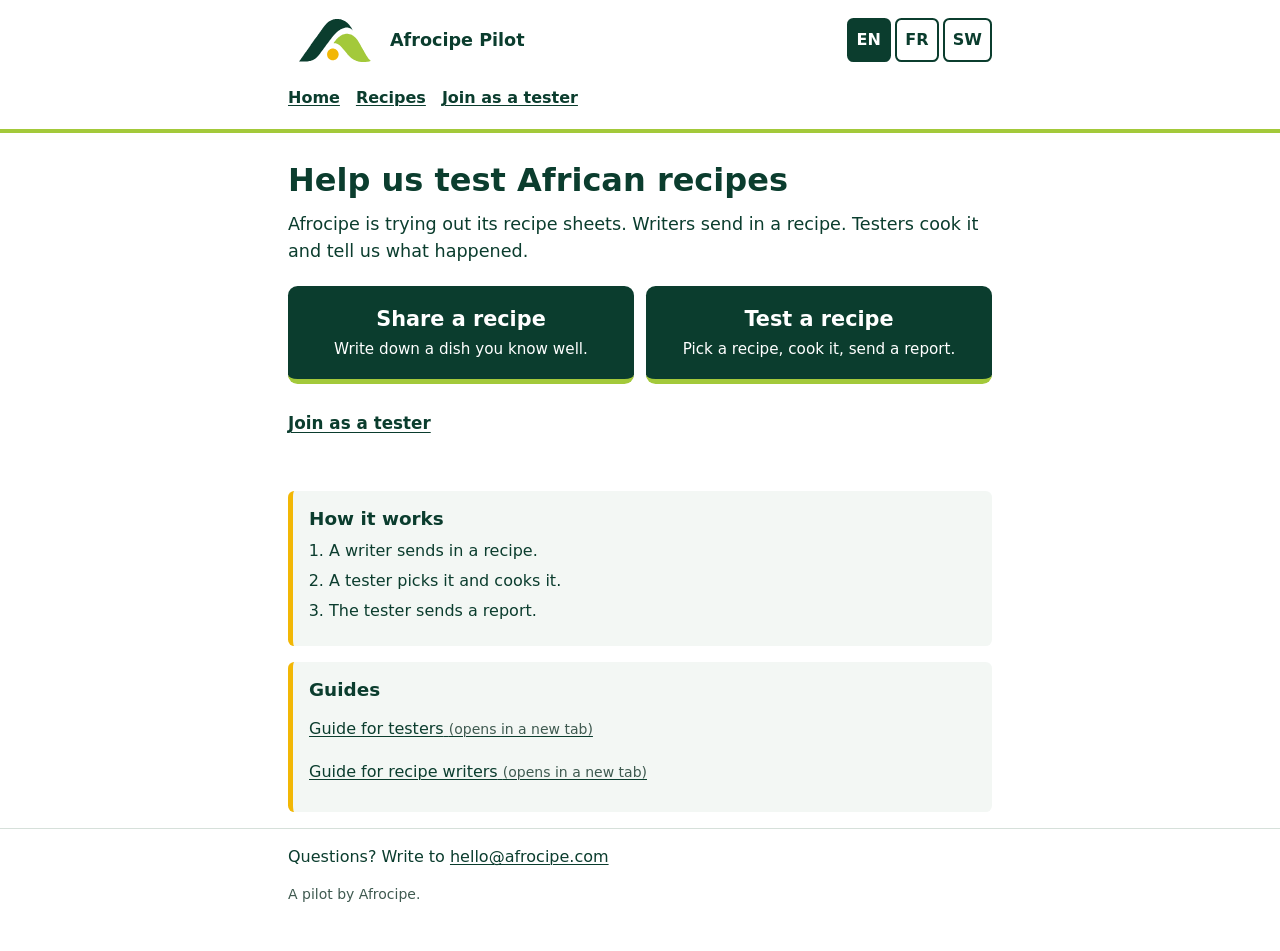
==== site/index.html @ a7bd2b50 "Afrocipe pilot website A static site for pilot.afrocipe.com. A scheduled build reads the pilot's Tal" ====
<!doctype html>
<html lang="en">
<head>
<meta charset="utf-8">
<meta http-equiv="Content-Security-Policy" content="default-src 'self'; connect-src 'self'; img-src 'self' data:; style-src 'self'; script-src 'self'; base-uri 'none'; form-action 'none'">
<meta name="viewport" content="width=device-width, initial-scale=1">
<title>Afrocipe Pilot</title>
<meta name="description" content="Help test African recipes. Share a recipe, or cook one and send a report.">
<link rel="icon" href="assets/AFROCIPE_Glyph_Master_RGB.svg" type="image/svg+xml">
<link rel="stylesheet" href="css/style.css">
</head>
<body>
<a class="skip" href="#main" data-i18n="skip">Skip to content</a>
<header class="site-header no-print">
  <div class="wrap bar">
    <a class="brand" href="index.html">
      <span class="logo"><img src="assets/AFROCIPE_Glyph_Master_RGB.svg" alt="" width="1000" height="593"></span>
      <span class="brand-name" data-i18n="site_name">Afrocipe Pilot</span>
    </a>
    <div id="langswitch" class="langs" role="group"></div>
  </div>
  <nav class="wrap nav" aria-label="Main">
    <a href="index.html" data-i18n="nav_home">Home</a>
    <a href="recipes.html" data-i18n="nav_recipes">Recipes</a>
    <a data-form="signup" href="https://tally.so/r/QoeBd8" data-i18n="link_join">Join as a tester</a>
  </nav>
</header>
<main id="main" class="wrap">
  <section class="hero">
    <h1 data-i18n="home_title">Help us test African recipes</h1>
    <p class="lead" data-i18n="home_lead">Afrocipe is trying out its recipe sheets. Writers send in a recipe. Testers cook it and tell us what happened.</p>
    <div class="actions">
      <a class="btn btn-big" data-form="submit" href="https://tally.so/r/RWdKp4">
        <span class="btn-title" data-i18n="btn_share">Share a recipe</span>
        <span class="btn-sub" data-i18n="btn_share_sub">Write down a dish you know well.</span>
      </a>
      <a class="btn btn-big" href="recipes.html">
        <span class="btn-title" data-i18n="btn_test">Test a recipe</span>
        <span class="btn-sub" data-i18n="btn_test_sub">Pick a recipe, cook it, send a report.</span>
      </a>
    </div>
    <p class="join"><a data-form="signup" href="https://tally.so/r/QoeBd8" data-i18n="link_join">Join as a tester</a></p>
  </section>
  <section class="panel">
    <h2 data-i18n="how_title">How it works</h2>
    <ol class="steps">
      <li data-i18n="how_1">A writer sends in a recipe.</li>
      <li data-i18n="how_2">A tester picks it and cooks it.</li>
      <li data-i18n="how_3">The tester sends a report.</li>
    </ol>
  </section>
  <section class="panel">
    <h2 data-i18n="guides_title">Guides</h2>
    <ul class="plain">
      <li><a data-guide="testers" target="_blank" rel="noopener" href="#"><span data-i18n="guide_testers">Guide for testers</span> <span class="fine" data-i18n="new_tab">(opens in a new tab)</span></a></li>
      <li><a data-guide="writers" target="_blank" rel="noopener" href="#"><span data-i18n="guide_writers">Guide for recipe writers</span> <span class="fine" data-i18n="new_tab">(opens in a new tab)</span></a></li>
    </ul>
  </section>
</main>
<footer class="site-footer no-print">
  <div class="wrap">
    <p><span data-i18n="footer_contact">Questions? Write to</span> <a id="contact" href="mailto:hello@afrocipe.com">hello@afrocipe.com</a></p>
    <p class="fine" data-i18n="footer_note">A pilot by Afrocipe.</p>
  </div>
</footer>
<script src="js/config.js"></script>
<script src="js/i18n.js"></script>
<script src="js/common.js"></script>
</body>
</html>
---- site/css/style.css ----
:root {
  --forest: #0B3D2E;
  --lime: #A3C93A;
  --gold: #F2B705;
  --muted: #3f5a50;
  --line: #d6e0da;
  --tint: #f3f7f4;
}
* { box-sizing: border-box; }
html { -webkit-text-size-adjust: 100%; }
body {
  margin: 0; background: #fff; color: var(--forest);
  font: 1rem/1.55 system-ui, -apple-system, "Segoe UI", Roboto, "Helvetica Neue", Arial, sans-serif;
}
.wrap { width: 100%; max-width: 46rem; margin: 0 auto; padding: 0 1rem; }
h1 { font-size: 1.6rem; line-height: 1.2; margin: 1.25rem 0 .75rem; overflow-wrap: anywhere; }
h2 { font-size: 1.15rem; line-height: 1.3; margin: 0 0 .5rem; overflow-wrap: anywhere; }
p { margin: 0 0 .85rem; overflow-wrap: anywhere; }
a { color: var(--forest); text-decoration-thickness: .08em; text-underline-offset: .15em; }
.fine { font-size: .875rem; color: var(--muted); }
.lead { font-size: 1.1rem; }
.skip { position: absolute; left: -999px; top: 0; background: var(--forest); color: #fff; padding: .6rem 1rem; z-index: 10; }
.skip:focus { left: 0; }

:focus-visible { outline: 3px solid var(--forest); outline-offset: 3px; border-radius: 2px; }
.btn:focus-visible { outline-color: var(--forest); outline-offset: 4px; box-shadow: 0 0 0 3px #fff, 0 0 0 6px var(--gold); }

/* Header: logo with clear space of 25% of the glyph height on every side. */
.site-header { border-bottom: 4px solid var(--lime); }
.bar { display: flex; flex-wrap: wrap; align-items: center; justify-content: space-between; gap: .25rem .75rem; padding-top: .5rem; padding-bottom: .25rem; }
.brand { display: flex; align-items: center; gap: .5rem; text-decoration: none; font-weight: 700; }
.logo { display: block; padding: 11px; }                       /* glyph height 42.7px; 25% = 10.7px */
.logo img { display: block; width: 72px; height: auto; }       /* width only: no stretching */
.brand-name { font-size: 1.1rem; }
.langs { display: flex; gap: .25rem; }
.langs button {
  min-width: 2.75rem; min-height: 2.75rem; padding: 0 .5rem; border: 2px solid var(--forest); background: #fff; color: var(--forest);
  font: inherit; font-weight: 700; border-radius: .4rem; cursor: pointer;
}
.langs button[aria-current] { background: var(--forest); color: #fff; }
.nav { display: flex; flex-wrap: wrap; gap: .25rem 1rem; padding-bottom: .5rem; }
.nav a { padding: .6rem 0; font-weight: 600; min-height: 2.75rem; display: inline-flex; align-items: center; }

main { padding-top: .75rem; padding-bottom: 2rem; }
.hero { padding: .5rem 0 1rem; }
.actions { display: grid; gap: .75rem; margin: 1.25rem 0 1rem; }
.btn {
  display: inline-block; background: var(--forest); color: #fff; text-decoration: none; text-align: center;
  font: inherit; font-weight: 700; padding: .85rem 1.25rem; border: 0; border-radius: .6rem; cursor: pointer; min-height: 2.75rem;
}
.btn:hover { background: #07281e; }
.btn-big { padding: 1.1rem 1.25rem; font-size: 1.15rem; border-bottom: 5px solid var(--lime); }
.btn-title { display: block; font-size: 1.3rem; }
.btn-sub { display: block; font-weight: 400; font-size: .95rem; margin-top: .15rem; }
.join { font-size: 1.05rem; }
.join a { font-weight: 700; display: inline-block; padding: .6rem 0; }
.panel { background: var(--tint); border-left: 5px solid var(--gold); border-radius: .4rem; padding: 1rem; margin: 1rem 0; }
.steps { margin: 0; padding-left: 1.25rem; }
.steps li { margin-bottom: .35rem; }
.plain { list-style: none; margin: 0; padding: 0; }
.plain li { margin-bottom: .25rem; }
.plain a { display: inline-block; padding: .45rem 0; }

.notice { background: #fff; border: 2px solid var(--forest); border-radius: .4rem; padding: .7rem .85rem; font-size: .95rem; }
.cards { list-style: none; margin: 1rem 0 0; padding: 0; display: grid; gap: .75rem; }
.card { border: 1px solid var(--line); border-left: 5px solid var(--lime); border-radius: .5rem; padding: .85rem 1rem; }
.card h2 { margin: 0; font-size: 1.2rem; }
.card-link { text-decoration: none; display: block; }
.card-link:hover h2 { text-decoration: underline; }
.meta { margin: .35rem 0 .15rem; display: flex; flex-wrap: wrap; gap: .5rem; align-items: center; }
.code { font-family: ui-monospace, Menlo, Consolas, monospace; font-weight: 700; letter-spacing: .02em; }
.tag { border: 1px solid var(--forest); border-radius: 1rem; padding: 0 .55rem; font-size: .8rem; }
.count { margin: 0; color: var(--muted); font-weight: 600; }

.sheet { margin-top: 1rem; }
.sheet h1 { margin-top: .25rem; }
.sheet-top { display: flex; flex-wrap: wrap; gap: .5rem; align-items: center; margin: 0; }
.ver { font-weight: 600; }
.also { color: var(--muted); }
.facts { margin: 1rem 0; display: grid; gap: .5rem; border-top: 3px solid var(--lime); padding-top: .75rem; }
.fact { display: grid; grid-template-columns: 7rem 1fr; gap: .5rem; }
.fact dt { font-weight: 700; }
.fact dd { margin: 0; overflow-wrap: anywhere; }
.block { margin: 1.25rem 0; }
.lines { margin: 0; padding-left: 1.4rem; }
.lines li { margin-bottom: .45rem; overflow-wrap: anywhere; }
.report { margin: 1.5rem 0; padding: 1rem; background: var(--tint); border-radius: .5rem; border-left: 5px solid var(--gold); }
.reminder { font-weight: 700; }
.report .btn { display: block; margin-bottom: 1rem; }

.unlock { display: grid; gap: .5rem; max-width: 22rem; }
.unlock input { font: inherit; padding: .7rem; border: 2px solid var(--forest); border-radius: .4rem; min-height: 2.75rem; }
.error { color: #8a1c1c; font-weight: 700; }
.table-wrap { overflow-x: auto; margin-bottom: 1rem; }
table { border-collapse: collapse; min-width: 100%; }
th, td { border: 1px solid var(--line); padding: .4rem .6rem; text-align: left; }
thead th { background: var(--tint); }

.site-footer { border-top: 1px solid var(--line); padding: 1rem 0 2rem; }

@media (min-width: 40rem) {
  h1 { font-size: 2rem; }
  .actions { grid-template-columns: 1fr 1fr; }
}
@media print {
  .no-print { display: none !important; }
  body { color: #000; font-size: 12pt; }
  .wrap { max-width: none; padding: 0; }
  .notice { border-color: #000; }
  a { color: #000; text-decoration: none; }
}
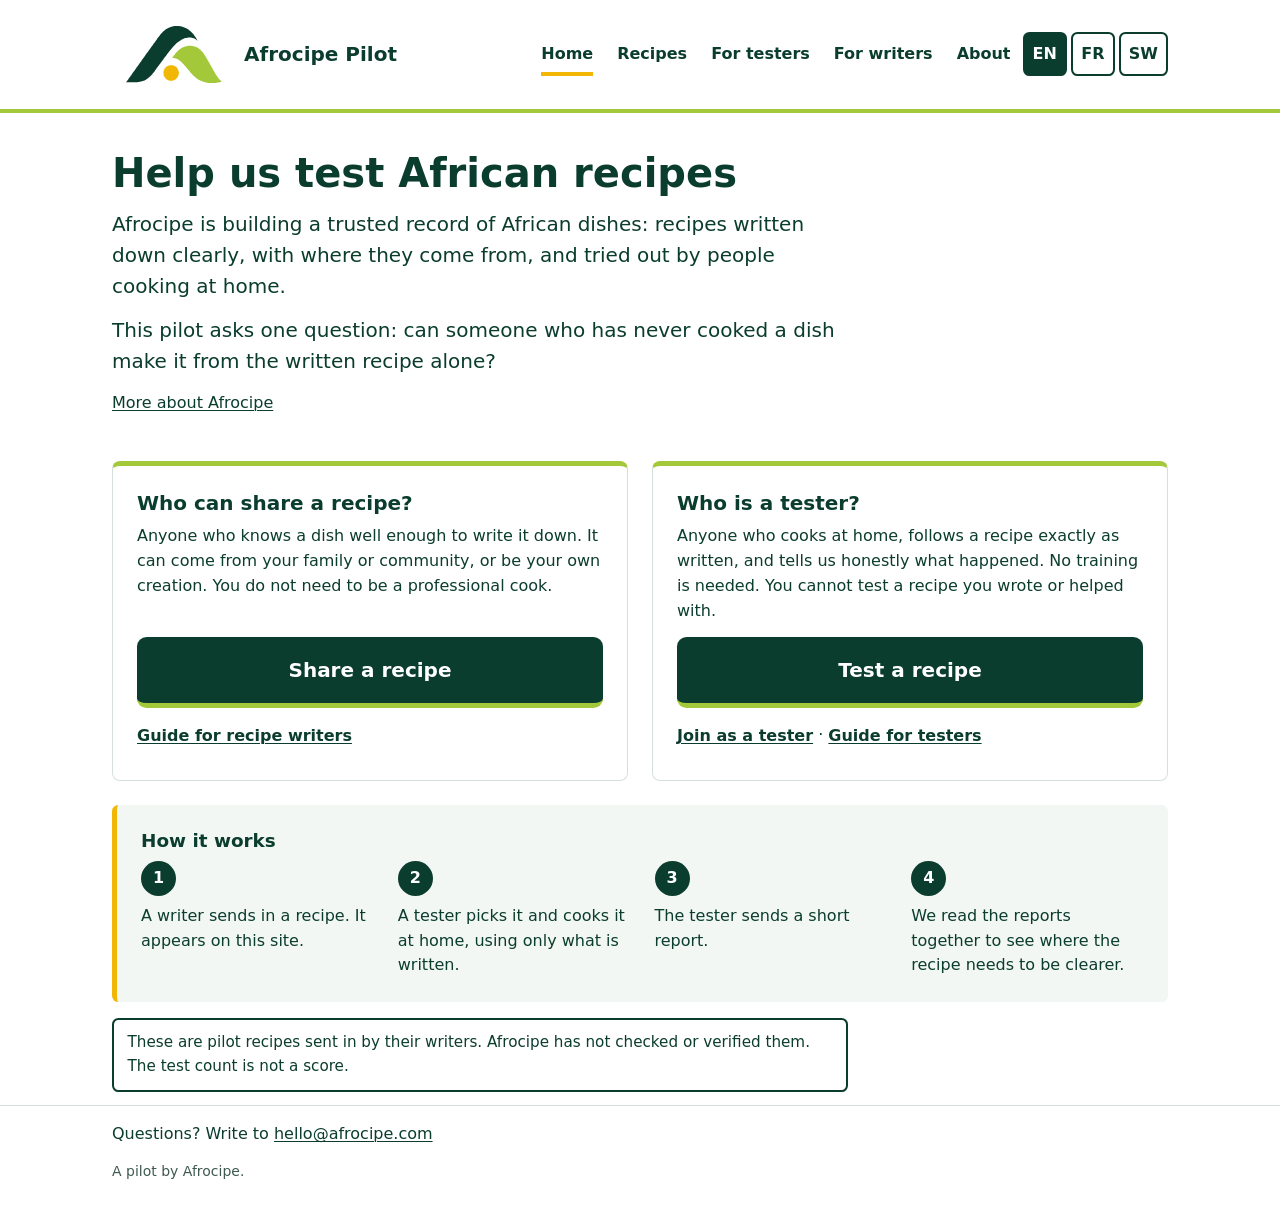
==== commit e4ab88a1: "Introduce the pilot on the home page, bring the guides on site, add About, and lay out for desktop T" ====
--- a/site/index.html
+++ b/site/index.html
@@ -17,45 +17,47 @@
       <span class="logo"><img src="assets/AFROCIPE_Glyph_Master_RGB.svg" alt="" width="1000" height="593"></span>
       <span class="brand-name" data-i18n="site_name">Afrocipe Pilot</span>
     </a>
+    <nav class="nav" aria-label="Main">
+      <a href="index.html" data-i18n="nav_home">Home</a>
+      <a href="recipes.html" data-i18n="nav_recipes">Recipes</a>
+      <a href="guide-testers.html" data-i18n="nav_testers">For testers</a>
+      <a href="guide-writers.html" data-i18n="nav_writers">For writers</a>
+      <a href="about.html" data-i18n="nav_about">About</a>
+    </nav>
     <div id="langswitch" class="langs" role="group"></div>
   </div>
-  <nav class="wrap nav" aria-label="Main">
-    <a href="index.html" data-i18n="nav_home">Home</a>
-    <a href="recipes.html" data-i18n="nav_recipes">Recipes</a>
-    <a data-form="signup" href="https://tally.so/r/QoeBd8" data-i18n="link_join">Join as a tester</a>
-  </nav>
 </header>
 <main id="main" class="wrap">
   <section class="hero">
     <h1 data-i18n="home_title">Help us test African recipes</h1>
-    <p class="lead" data-i18n="home_lead">Afrocipe is trying out its recipe sheets. Writers send in a recipe. Testers cook it and tell us what happened.</p>
-    <div class="actions">
-      <a class="btn btn-big" data-form="submit" href="https://tally.so/r/RWdKp4">
-        <span class="btn-title" data-i18n="btn_share">Share a recipe</span>
-        <span class="btn-sub" data-i18n="btn_share_sub">Write down a dish you know well.</span>
-      </a>
-      <a class="btn btn-big" href="recipes.html">
-        <span class="btn-title" data-i18n="btn_test">Test a recipe</span>
-        <span class="btn-sub" data-i18n="btn_test_sub">Pick a recipe, cook it, send a report.</span>
-      </a>
-    </div>
-    <p class="join"><a data-form="signup" href="https://tally.so/r/QoeBd8" data-i18n="link_join">Join as a tester</a></p>
+    <p class="lead" data-i18n="home_lead">Afrocipe is building a trusted record of African dishes: recipes written down clearly, with where they come from, and tried out by people cooking at home.</p>
+    <p class="lead" data-i18n="home_lead2">This pilot asks one question: can someone who has never cooked a dish make it from the written recipe alone?</p>
+    <p><a href="about.html" data-i18n="home_about_link">More about Afrocipe</a></p>
   </section>
+  <div class="roles">
+    <section class="role">
+      <h2 data-i18n="role_writer_h">Who can share a recipe?</h2>
+      <p data-i18n="role_writer">Anyone who knows a dish well enough to write it down. It can come from your family or community, or be your own creation. You do not need to be a professional cook.</p>
+      <a class="btn btn-big" data-form="submit" href="https://tally.so/r/RWdKp4" data-i18n="btn_share">Share a recipe</a>
+      <p class="more"><a href="guide-writers.html" data-i18n="guide_writers">Guide for recipe writers</a></p>
+    </section>
+    <section class="role">
+      <h2 data-i18n="role_tester_h">Who is a tester?</h2>
+      <p data-i18n="role_tester">Anyone who cooks at home, follows a recipe exactly as written, and tells us honestly what happened. No training is needed. You cannot test a recipe you wrote or helped with.</p>
+      <a class="btn btn-big" href="recipes.html" data-i18n="btn_test">Test a recipe</a>
+      <p class="more"><a data-form="signup" href="https://tally.so/r/QoeBd8" data-i18n="link_join">Join as a tester</a> <span aria-hidden="true">·</span> <a href="guide-testers.html" data-i18n="guide_testers">Guide for testers</a></p>
+    </section>
+  </div>
   <section class="panel">
     <h2 data-i18n="how_title">How it works</h2>
     <ol class="steps">
-      <li data-i18n="how_1">A writer sends in a recipe.</li>
-      <li data-i18n="how_2">A tester picks it and cooks it.</li>
-      <li data-i18n="how_3">The tester sends a report.</li>
+      <li data-i18n="how_1">A writer sends in a recipe. It appears on this site.</li>
+      <li data-i18n="how_2">A tester picks it and cooks it at home, using only what is written.</li>
+      <li data-i18n="how_3">The tester sends a short report.</li>
+      <li data-i18n="how_4">We read the reports together to see where the recipe needs to be clearer.</li>
     </ol>
   </section>
-  <section class="panel">
-    <h2 data-i18n="guides_title">Guides</h2>
-    <ul class="plain">
-      <li><a data-guide="testers" target="_blank" rel="noopener" href="#"><span data-i18n="guide_testers">Guide for testers</span> <span class="fine" data-i18n="new_tab">(opens in a new tab)</span></a></li>
-      <li><a data-guide="writers" target="_blank" rel="noopener" href="#"><span data-i18n="guide_writers">Guide for recipe writers</span> <span class="fine" data-i18n="new_tab">(opens in a new tab)</span></a></li>
-    </ul>
-  </section>
+  <p class="notice" data-i18n="notice" role="note"></p>
 </main>
 <footer class="site-footer no-print">
   <div class="wrap">
--- a/site/css/style.css
+++ b/site/css/style.css
@@ -12,7 +12,9 @@
   margin: 0; background: #fff; color: var(--forest);
   font: 1rem/1.55 system-ui, -apple-system, "Segoe UI", Roboto, "Helvetica Neue", Arial, sans-serif;
 }
-.wrap { width: 100%; max-width: 46rem; margin: 0 auto; padding: 0 1rem; }
+.wrap { width: 100%; max-width: 70rem; margin: 0 auto; padding: 0 1rem; }
+/* Reading width: long lines are hard to read on a wide screen. */
+.prose, .hero, .narrow { max-width: 46rem; }
 h1 { font-size: 1.6rem; line-height: 1.2; margin: 1.25rem 0 .75rem; overflow-wrap: anywhere; }
 h2 { font-size: 1.15rem; line-height: 1.3; margin: 0 0 .5rem; overflow-wrap: anywhere; }
 p { margin: 0 0 .85rem; overflow-wrap: anywhere; }
@@ -38,28 +40,43 @@
   font: inherit; font-weight: 700; border-radius: .4rem; cursor: pointer;
 }
 .langs button[aria-current] { background: var(--forest); color: #fff; }
-.nav { display: flex; flex-wrap: wrap; gap: .25rem 1rem; padding-bottom: .5rem; }
-.nav a { padding: .6rem 0; font-weight: 600; min-height: 2.75rem; display: inline-flex; align-items: center; }
+.nav { display: flex; flex-wrap: wrap; gap: 0 1rem; order: 3; flex-basis: 100%; padding-bottom: .25rem; }
+.nav a { padding: .6rem 0; font-weight: 600; min-height: 2.75rem; display: inline-flex; align-items: center; text-decoration: none; }
+.nav a:hover { text-decoration: underline; }
+.nav a[aria-current] { box-shadow: inset 0 -4px 0 var(--gold); }
 
 main { padding-top: .75rem; padding-bottom: 2rem; }
 .hero { padding: .5rem 0 1rem; }
-.actions { display: grid; gap: .75rem; margin: 1.25rem 0 1rem; }
 .btn {
   display: inline-block; background: var(--forest); color: #fff; text-decoration: none; text-align: center;
   font: inherit; font-weight: 700; padding: .85rem 1.25rem; border: 0; border-radius: .6rem; cursor: pointer; min-height: 2.75rem;
 }
 .btn:hover { background: #07281e; }
-.btn-big { padding: 1.1rem 1.25rem; font-size: 1.15rem; border-bottom: 5px solid var(--lime); }
-.btn-title { display: block; font-size: 1.3rem; }
-.btn-sub { display: block; font-weight: 400; font-size: .95rem; margin-top: .15rem; }
-.join { font-size: 1.05rem; }
-.join a { font-weight: 700; display: inline-block; padding: .6rem 0; }
+.btn-big { display: block; padding: 1.1rem 1.25rem; font-size: 1.25rem; border-bottom: 5px solid var(--lime); }
+.btn-quiet { background: #fff; color: var(--forest); border: 2px solid var(--forest); }
+.btn-quiet:hover { background: var(--tint); }
+.roles { display: grid; gap: 1rem; margin: .5rem 0 1.5rem; }
+.role { display: flex; flex-direction: column; border: 1px solid var(--line); border-top: 5px solid var(--lime); border-radius: .5rem; padding: 1rem; }
+.role h2 { font-size: 1.25rem; }
+.role .btn { margin-top: auto; }
+.more { margin: .5rem 0 0; }
+.more a { font-weight: 700; display: inline-block; padding: .45rem 0; }
 .panel { background: var(--tint); border-left: 5px solid var(--gold); border-radius: .4rem; padding: 1rem; margin: 1rem 0; }
 .steps { margin: 0; padding-left: 1.25rem; }
 .steps li { margin-bottom: .35rem; }
-.plain { list-style: none; margin: 0; padding: 0; }
-.plain li { margin-bottom: .25rem; }
-.plain a { display: inline-block; padding: .45rem 0; }
+
+/* Content pages (guides, about). One block per language; only the page language shows. */
+html[lang="en"] [data-lang]:not([data-lang="en"]),
+html[lang="fr"] [data-lang]:not([data-lang="fr"]),
+html[lang="sw"] [data-lang]:not([data-lang="sw"]) { display: none; }
+.prose h2 { font-size: 1.3rem; margin: 2rem 0 .6rem; padding-top: .9rem; border-top: 3px solid var(--lime); }
+.prose ul, .prose ol { margin: 0 0 1rem; padding-left: 1.4rem; }
+.prose li { margin-bottom: .5rem; overflow-wrap: anywhere; }
+.prose .checks { list-style: none; padding-left: 0; }
+.prose .checks li { position: relative; padding-left: 2rem; }
+.prose .checks li::before { content: ""; position: absolute; left: 0; top: .2rem; width: 1.1rem; height: 1.1rem; border: 2px solid var(--forest); border-radius: .2rem; }
+.tools { margin: .5rem 0 0; }
+.placeholder { border: 2px dashed var(--muted); border-radius: .4rem; padding: .7rem .85rem; color: var(--muted); font-style: italic; }
 
 .notice { background: #fff; border: 2px solid var(--forest); border-radius: .4rem; padding: .7rem .85rem; font-size: .95rem; }
 .cards { list-style: none; margin: 1rem 0 0; padding: 0; display: grid; gap: .75rem; }
@@ -93,14 +110,51 @@
 .error { color: #8a1c1c; font-weight: 700; }
 .table-wrap { overflow-x: auto; margin-bottom: 1rem; }
 table { border-collapse: collapse; min-width: 100%; }
-th, td { border: 1px solid var(--line); padding: .4rem .6rem; text-align: left; }
+th, td { border: 1px solid var(--line); padding: .5rem .7rem; text-align: left; vertical-align: top; overflow-wrap: anywhere; }
 thead th { background: var(--tint); }
 
 .site-footer { border-top: 1px solid var(--line); padding: 1rem 0 2rem; }
 
+/* Narrow screens: a table becomes one card per row, each cell under its column name. */
+@media (max-width: 39.99rem) {
+  .stack thead { position: absolute; left: -999px; }
+  .stack, .stack tbody, .stack tr, .stack td { display: block; }
+  .stack tr { border: 1px solid var(--line); border-left: 5px solid var(--lime); border-radius: .4rem; margin-bottom: .75rem; padding: .35rem .75rem; }
+  .stack td { border: 0; padding: .3rem 0; }
+  .stack td::before { content: attr(data-label); display: block; font-size: .8rem; font-weight: 700; color: var(--muted); }
+}
+
 @media (min-width: 40rem) {
   h1 { font-size: 2rem; }
-  .actions { grid-template-columns: 1fr 1fr; }
+  .roles { grid-template-columns: 1fr 1fr; }
+  .cards { grid-template-columns: repeat(auto-fill, minmax(17rem, 1fr)); }
+}
+/* Desktop: one header row, wider gutters, columns where they help. */
+@media (min-width: 60rem) {
+  .wrap { padding: 0 2rem; }
+  .bar { flex-wrap: nowrap; padding-top: .75rem; padding-bottom: .75rem; }
+  .logo img { width: 96px; }
+  .logo { padding: 14px; }
+  .brand-name { font-size: 1.25rem; }
+  .nav { order: 0; flex-basis: auto; margin-left: auto; gap: 0 1.5rem; padding-bottom: 0; }
+  main { padding-top: 1.5rem; padding-bottom: 4rem; }
+  h1 { font-size: 2.5rem; }
+  .hero { padding: 1rem 0 1.5rem; }
+  .lead { font-size: 1.25rem; }
+  .roles { gap: 1.5rem; }
+  .role { padding: 1.5rem; }
+  .panel { padding: 1.5rem; }
+  .steps { list-style: none; padding: 0; display: grid; grid-template-columns: repeat(4, 1fr); gap: 1.5rem; counter-reset: step; }
+  .steps li { counter-increment: step; margin: 0; }
+  .steps li::before { content: counter(step); display: flex; align-items: center; justify-content: center; width: 2.2rem; height: 2.2rem; margin-bottom: .5rem; border-radius: 50%; background: var(--forest); color: #fff; font-weight: 700; }
+  .notice { max-width: 46rem; }
+  .facts { grid-template-columns: repeat(3, 1fr); gap: 1.5rem; }
+  .fact { grid-template-columns: 1fr; gap: .15rem; }
+  .sheet-cols { display: grid; grid-template-columns: minmax(16rem, 22rem) 1fr; column-gap: 3rem; }
+  .sheet-cols > * { grid-column: 1 / -1; }
+  .sheet-cols > .block-ingredients { grid-column: 1; grid-row: span 3; align-self: start; background: var(--tint); border-radius: .5rem; padding: 1rem 1.25rem; }
+  .sheet-cols > .block-method, .sheet-cols > .block-signs, .sheet-cols > .block-finished { grid-column: 2; }
+  .report { max-width: 46rem; }
 }
 @media print {
   .no-print { display: none !important; }
@@ -108,4 +162,7 @@
   .wrap { max-width: none; padding: 0; }
   .notice { border-color: #000; }
   a { color: #000; text-decoration: none; }
+  .prose { max-width: none; }
+  .prose h2 { break-after: avoid; }
+  .stack tr, .prose li { break-inside: avoid; }
 }
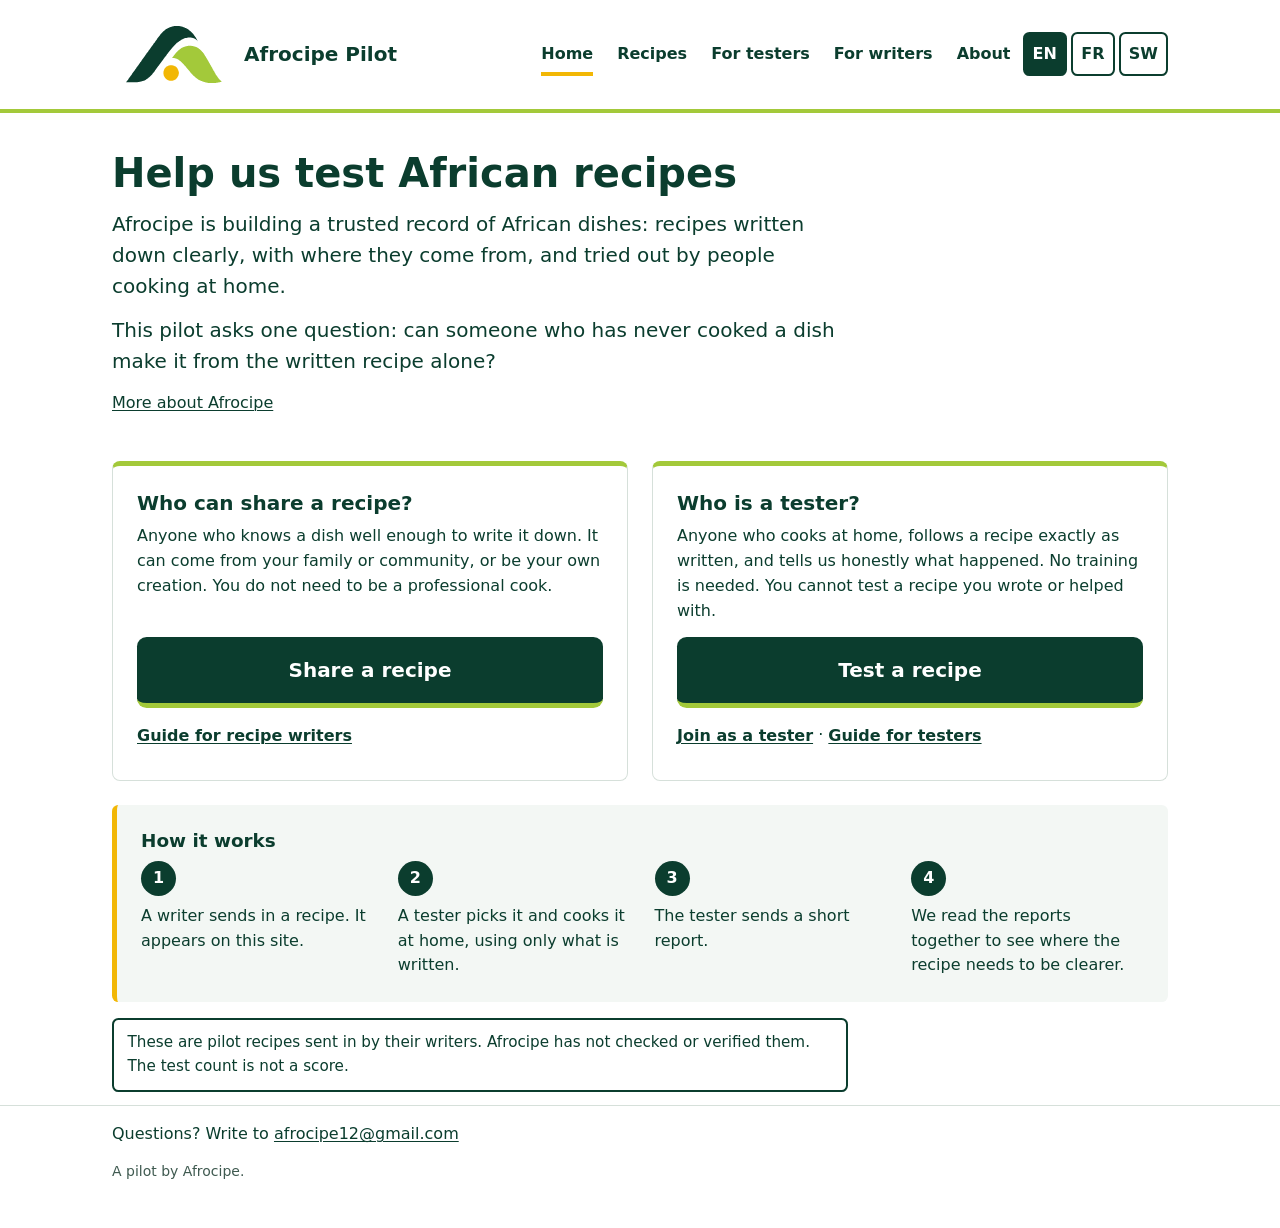
==== commit 593637fe: "Contact email is afrocipe12@gmail.com Co-Authored-By: Claude Fable 5.2 <noreply@anthropic.com> Claud" ====
--- a/site/index.html
+++ b/site/index.html
@@ -61,7 +61,7 @@
 </main>
 <footer class="site-footer no-print">
   <div class="wrap">
-    <p><span data-i18n="footer_contact">Questions? Write to</span> <a id="contact" href="mailto:hello@afrocipe.com">hello@afrocipe.com</a></p>
+    <p><span data-i18n="footer_contact">Questions? Write to</span> <a id="contact" href="mailto:afrocipe12@gmail.com">afrocipe12@gmail.com</a></p>
     <p class="fine" data-i18n="footer_note">A pilot by Afrocipe.</p>
   </div>
 </footer>
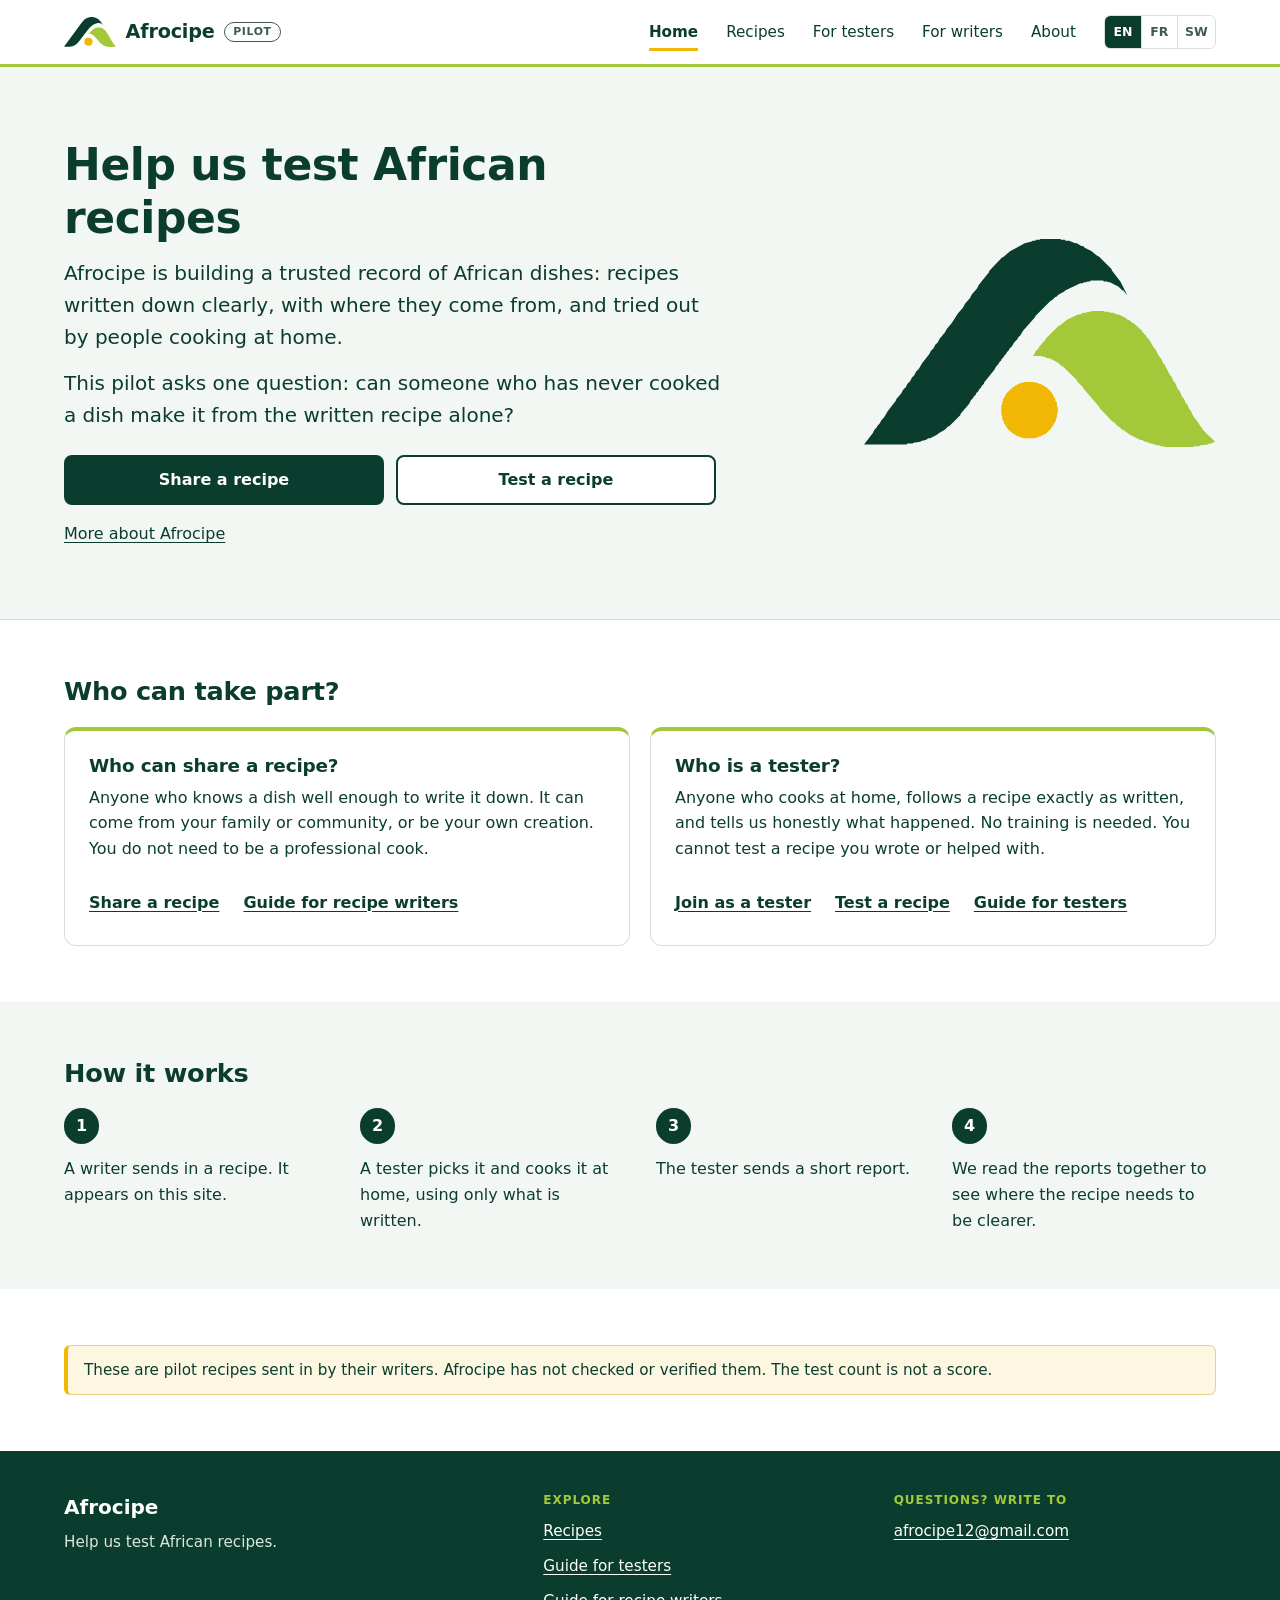
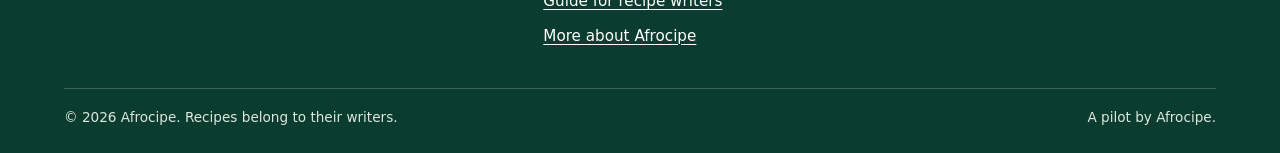
==== commit 124439f8: "Redesign: one container for every band, sticky footer with copyright, compact header Header, title b" ====
--- a/site/index.html
+++ b/site/index.html
@@ -6,63 +6,104 @@
 <meta name="viewport" content="width=device-width, initial-scale=1">
 <title>Afrocipe Pilot</title>
 <meta name="description" content="Help test African recipes. Share a recipe, or cook one and send a report.">
+<meta name="theme-color" content="#0B3D2E">
 <link rel="icon" href="assets/AFROCIPE_Glyph_Master_RGB.svg" type="image/svg+xml">
 <link rel="stylesheet" href="css/style.css">
+<script src="js/early.js"></script>
 </head>
 <body>
 <a class="skip" href="#main" data-i18n="skip">Skip to content</a>
 <header class="site-header no-print">
   <div class="wrap bar">
     <a class="brand" href="index.html">
-      <span class="logo"><img src="assets/AFROCIPE_Glyph_Master_RGB.svg" alt="" width="1000" height="593"></span>
-      <span class="brand-name" data-i18n="site_name">Afrocipe Pilot</span>
+      <img class="logo" src="assets/AFROCIPE_Glyph_Master_RGB.svg" alt="" width="1000" height="593">
+      <span class="brand-name">Afrocipe</span>
+      <span class="brand-tag" data-i18n="brand_tag">Pilot</span>
     </a>
-    <nav class="nav" aria-label="Main">
-      <a href="index.html" data-i18n="nav_home">Home</a>
-      <a href="recipes.html" data-i18n="nav_recipes">Recipes</a>
-      <a href="guide-testers.html" data-i18n="nav_testers">For testers</a>
-      <a href="guide-writers.html" data-i18n="nav_writers">For writers</a>
-      <a href="about.html" data-i18n="nav_about">About</a>
+    <div id="langswitch" class="langs" role="group"></div>
+    <button type="button" id="menu-toggle" class="menu-toggle" aria-controls="site-nav" aria-expanded="false"><span class="menu-icon" aria-hidden="true"></span><span class="menu-label" data-i18n="menu">Menu</span></button>
+    <nav id="site-nav" class="nav" aria-label="Main">
+      <ul>
+        <li><a href="index.html" data-i18n="nav_home">Home</a></li>
+        <li><a href="recipes.html" data-i18n="nav_recipes">Recipes</a></li>
+        <li><a href="guide-testers.html" data-i18n="nav_testers">For testers</a></li>
+        <li><a href="guide-writers.html" data-i18n="nav_writers">For writers</a></li>
+        <li><a href="about.html" data-i18n="nav_about">About</a></li>
+      </ul>
     </nav>
-    <div id="langswitch" class="langs" role="group"></div>
   </div>
 </header>
-<main id="main" class="wrap">
+<main id="main">
   <section class="hero">
-    <h1 data-i18n="home_title">Help us test African recipes</h1>
-    <p class="lead" data-i18n="home_lead">Afrocipe is building a trusted record of African dishes: recipes written down clearly, with where they come from, and tried out by people cooking at home.</p>
-    <p class="lead" data-i18n="home_lead2">This pilot asks one question: can someone who has never cooked a dish make it from the written recipe alone?</p>
-    <p><a href="about.html" data-i18n="home_about_link">More about Afrocipe</a></p>
+    <div class="wrap hero-grid">
+      <div>
+        <h1 data-i18n="home_title">Help us test African recipes</h1>
+        <p class="lead" data-i18n="home_lead">Afrocipe is building a trusted record of African dishes: recipes written down clearly, with where they come from, and tried out by people cooking at home.</p>
+        <p class="lead" data-i18n="home_lead2">This pilot asks one question: can someone who has never cooked a dish make it from the written recipe alone?</p>
+        <p class="hero-actions">
+          <a class="btn" data-form="submit" href="https://tally.so/r/RWdKp4" data-i18n="btn_share">Share a recipe</a>
+          <a class="btn btn-quiet" href="recipes.html" data-i18n="btn_test">Test a recipe</a>
+        </p>
+        <p class="hero-more"><a href="about.html" data-i18n="home_about_link">More about Afrocipe</a></p>
+      </div>
+      <img class="hero-mark" src="assets/AFROCIPE_Glyph_Master_RGB.svg" alt="" width="1000" height="593">
+    </div>
   </section>
-  <div class="roles">
-    <section class="role">
-      <h2 data-i18n="role_writer_h">Who can share a recipe?</h2>
-      <p data-i18n="role_writer">Anyone who knows a dish well enough to write it down. It can come from your family or community, or be your own creation. You do not need to be a professional cook.</p>
-      <a class="btn btn-big" data-form="submit" href="https://tally.so/r/RWdKp4" data-i18n="btn_share">Share a recipe</a>
-      <p class="more"><a href="guide-writers.html" data-i18n="guide_writers">Guide for recipe writers</a></p>
-    </section>
-    <section class="role">
-      <h2 data-i18n="role_tester_h">Who is a tester?</h2>
-      <p data-i18n="role_tester">Anyone who cooks at home, follows a recipe exactly as written, and tells us honestly what happened. No training is needed. You cannot test a recipe you wrote or helped with.</p>
-      <a class="btn btn-big" href="recipes.html" data-i18n="btn_test">Test a recipe</a>
-      <p class="more"><a data-form="signup" href="https://tally.so/r/QoeBd8" data-i18n="link_join">Join as a tester</a> <span aria-hidden="true">·</span> <a href="guide-testers.html" data-i18n="guide_testers">Guide for testers</a></p>
-    </section>
+  <section class="wrap section">
+    <h2 class="section-title" data-i18n="take_part_title">Who can take part?</h2>
+    <div class="roles">
+      <section class="role">
+        <h3 data-i18n="role_writer_h">Who can share a recipe?</h3>
+        <p data-i18n="role_writer">Anyone who knows a dish well enough to write it down. It can come from your family or community, or be your own creation. You do not need to be a professional cook.</p>
+        <p class="role-links"><a data-form="submit" href="https://tally.so/r/RWdKp4" data-i18n="btn_share">Share a recipe</a> <a href="guide-writers.html" data-i18n="guide_writers">Guide for recipe writers</a></p>
+      </section>
+      <section class="role">
+        <h3 data-i18n="role_tester_h">Who is a tester?</h3>
+        <p data-i18n="role_tester">Anyone who cooks at home, follows a recipe exactly as written, and tells us honestly what happened. No training is needed. You cannot test a recipe you wrote or helped with.</p>
+        <p class="role-links"><a data-form="signup" href="https://tally.so/r/QoeBd8" data-i18n="link_join">Join as a tester</a> <a href="recipes.html" data-i18n="btn_test">Test a recipe</a> <a href="guide-testers.html" data-i18n="guide_testers">Guide for testers</a></p>
+      </section>
+    </div>
+  </section>
+  <section class="band">
+    <div class="wrap section">
+      <h2 class="section-title" data-i18n="how_title">How it works</h2>
+      <ol class="steps">
+        <li data-i18n="how_1">A writer sends in a recipe. It appears on this site.</li>
+        <li data-i18n="how_2">A tester picks it and cooks it at home, using only what is written.</li>
+        <li data-i18n="how_3">The tester sends a short report.</li>
+        <li data-i18n="how_4">We read the reports together to see where the recipe needs to be clearer.</li>
+      </ol>
+    </div>
+  </section>
+  <div class="wrap section">
+    <p class="notice" data-i18n="notice" role="note"></p>
   </div>
-  <section class="panel">
-    <h2 data-i18n="how_title">How it works</h2>
-    <ol class="steps">
-      <li data-i18n="how_1">A writer sends in a recipe. It appears on this site.</li>
-      <li data-i18n="how_2">A tester picks it and cooks it at home, using only what is written.</li>
-      <li data-i18n="how_3">The tester sends a short report.</li>
-      <li data-i18n="how_4">We read the reports together to see where the recipe needs to be clearer.</li>
-    </ol>
-  </section>
-  <p class="notice" data-i18n="notice" role="note"></p>
 </main>
 <footer class="site-footer no-print">
+  <div class="wrap footer-grid">
+    <div>
+      <p class="footer-name">Afrocipe</p>
+      <p data-i18n="footer_tagline">Help us test African recipes.</p>
+    </div>
+    <nav aria-label="Footer">
+      <p class="footer-h" data-i18n="footer_explore">Explore</p>
+      <ul>
+        <li><a href="recipes.html" data-i18n="nav_recipes">Recipes</a></li>
+        <li><a href="guide-testers.html" data-i18n="guide_testers">Guide for testers</a></li>
+        <li><a href="guide-writers.html" data-i18n="guide_writers">Guide for recipe writers</a></li>
+        <li><a href="about.html" data-i18n="home_about_link">More about Afrocipe</a></li>
+      </ul>
+    </nav>
+    <div>
+      <p class="footer-h" data-i18n="footer_contact">Questions? Write to</p>
+      <p><a id="contact" href="mailto:afrocipe12@gmail.com">afrocipe12@gmail.com</a></p>
+    </div>
+  </div>
   <div class="wrap">
-    <p><span data-i18n="footer_contact">Questions? Write to</span> <a id="contact" href="mailto:afrocipe12@gmail.com">afrocipe12@gmail.com</a></p>
-    <p class="fine" data-i18n="footer_note">A pilot by Afrocipe.</p>
+    <div class="footer-base">
+      <p><small data-i18n="footer_rights">&copy; 2026 Afrocipe. Recipes belong to their writers.</small></p>
+      <p><small data-i18n="footer_note">A pilot by Afrocipe.</small></p>
+    </div>
   </div>
 </footer>
 <script src="js/config.js"></script>
--- a/site/css/style.css
+++ b/site/css/style.css
@@ -1,168 +1,230 @@
+/* Afrocipe pilot site. One container (.wrap) sets the gutters for the header, every band of content and the footer. */
 :root {
   --forest: #0B3D2E;
+  --forest-dark: #07281e;
   --lime: #A3C93A;
   --gold: #F2B705;
   --muted: #3f5a50;
   --line: #d6e0da;
   --tint: #f3f7f4;
+  --page: 72rem;
+  --gutter: clamp(1rem, 4vw, 2.5rem);
+  --band: clamp(1.75rem, 5vw, 3.5rem);
 }
 * { box-sizing: border-box; }
 html { -webkit-text-size-adjust: 100%; }
 body {
-  margin: 0; background: #fff; color: var(--forest);
-  font: 1rem/1.55 system-ui, -apple-system, "Segoe UI", Roboto, "Helvetica Neue", Arial, sans-serif;
-}
-.wrap { width: 100%; max-width: 70rem; margin: 0 auto; padding: 0 1rem; }
-/* Reading width: long lines are hard to read on a wide screen. */
-.prose, .hero, .narrow { max-width: 46rem; }
-h1 { font-size: 1.6rem; line-height: 1.2; margin: 1.25rem 0 .75rem; overflow-wrap: anywhere; }
-h2 { font-size: 1.15rem; line-height: 1.3; margin: 0 0 .5rem; overflow-wrap: anywhere; }
-p { margin: 0 0 .85rem; overflow-wrap: anywhere; }
-a { color: var(--forest); text-decoration-thickness: .08em; text-underline-offset: .15em; }
+  margin: 0; min-height: 100vh; min-height: 100dvh; display: flex; flex-direction: column;
+  background: #fff; color: var(--forest);
+  font: 1rem/1.6 system-ui, -apple-system, "Segoe UI", Roboto, "Helvetica Neue", Arial, sans-serif;
+}
+main { flex: 1 0 auto; }
+.wrap { width: 100%; max-width: calc(var(--page) + 2 * var(--gutter)); margin-left: auto; margin-right: auto; padding-left: var(--gutter); padding-right: var(--gutter); }
+.section { padding-top: var(--band); padding-bottom: var(--band); }
+
+h1, h2, h3 { line-height: 1.2; overflow-wrap: anywhere; letter-spacing: -.01em; }
+h1 { font-size: clamp(1.75rem, 1.2rem + 2.4vw, 2.75rem); margin: 0 0 .75rem; }
+h2 { font-size: 1.3rem; margin: 0 0 .6rem; }
+h3 { font-size: 1.15rem; margin: 0 0 .5rem; }
+p { margin: 0 0 .9rem; overflow-wrap: anywhere; }
+a { color: var(--forest); text-decoration-thickness: .08em; text-underline-offset: .18em; }
+a:hover { text-decoration-thickness: .14em; }
+small { font-size: .85rem; }
 .fine { font-size: .875rem; color: var(--muted); }
-.lead { font-size: 1.1rem; }
+.lead { font-size: clamp(1.05rem, 1rem + .4vw, 1.25rem); max-width: 46rem; }
 .skip { position: absolute; left: -999px; top: 0; background: var(--forest); color: #fff; padding: .6rem 1rem; z-index: 10; }
 .skip:focus { left: 0; }
-
 :focus-visible { outline: 3px solid var(--forest); outline-offset: 3px; border-radius: 2px; }
-.btn:focus-visible { outline-color: var(--forest); outline-offset: 4px; box-shadow: 0 0 0 3px #fff, 0 0 0 6px var(--gold); }
-
-/* Header: logo with clear space of 25% of the glyph height on every side. */
-.site-header { border-bottom: 4px solid var(--lime); }
-.bar { display: flex; flex-wrap: wrap; align-items: center; justify-content: space-between; gap: .25rem .75rem; padding-top: .5rem; padding-bottom: .25rem; }
-.brand { display: flex; align-items: center; gap: .5rem; text-decoration: none; font-weight: 700; }
-.logo { display: block; padding: 11px; }                       /* glyph height 42.7px; 25% = 10.7px */
-.logo img { display: block; width: 72px; height: auto; }       /* width only: no stretching */
-.brand-name { font-size: 1.1rem; }
-.langs { display: flex; gap: .25rem; }
-.langs button {
-  min-width: 2.75rem; min-height: 2.75rem; padding: 0 .5rem; border: 2px solid var(--forest); background: #fff; color: var(--forest);
-  font: inherit; font-weight: 700; border-radius: .4rem; cursor: pointer;
-}
+
+/* Header. The glyph keeps clear space of at least 25% of its height on every side. */
+.site-header { background: #fff; border-bottom: 3px solid var(--lime); }
+.bar { display: flex; flex-wrap: wrap; align-items: center; gap: 0 .75rem; min-height: 4rem; }
+.brand { display: flex; align-items: center; gap: .6rem; margin-right: auto; padding: .7rem 0; text-decoration: none; }
+.logo { display: block; width: 3.25rem; height: auto; }
+.brand-name { font-size: 1.2rem; font-weight: 700; letter-spacing: -.01em; }
+.brand-tag { font-size: .68rem; font-weight: 700; letter-spacing: .06em; text-transform: uppercase; border: 1px solid var(--muted); color: var(--muted); border-radius: 1rem; padding: .05rem .5rem; }
+.langs { display: flex; border: 1px solid var(--line); border-radius: .4rem; overflow: hidden; }
+.langs button { min-width: 2.25rem; height: 2rem; padding: 0 .45rem; border: 0; background: #fff; color: var(--muted); font: inherit; font-size: .78rem; font-weight: 600; cursor: pointer; }
+.langs button + button { border-left: 1px solid var(--line); }
+.langs button:hover { background: var(--tint); }
 .langs button[aria-current] { background: var(--forest); color: #fff; }
-.nav { display: flex; flex-wrap: wrap; gap: 0 1rem; order: 3; flex-basis: 100%; padding-bottom: .25rem; }
-.nav a { padding: .6rem 0; font-weight: 600; min-height: 2.75rem; display: inline-flex; align-items: center; text-decoration: none; }
+.langs button:focus-visible { outline-offset: -3px; }
+.menu-toggle { display: none; align-items: center; gap: .45rem; height: 2rem; padding: 0 .65rem; border: 1px solid var(--line); border-radius: .4rem; background: #fff; color: var(--forest); font: inherit; font-size: .85rem; font-weight: 600; cursor: pointer; }
+.menu-icon { width: 1rem; height: 2px; background: currentColor; box-shadow: 0 -5px 0 currentColor, 0 5px 0 currentColor; }
+.nav { flex-basis: 100%; }
+.nav ul { list-style: none; margin: 0; padding: 0 0 .5rem; }
+.nav a { display: block; padding: .7rem 0; border-top: 1px solid var(--line); font-weight: 500; text-decoration: none; }
 .nav a:hover { text-decoration: underline; }
-.nav a[aria-current] { box-shadow: inset 0 -4px 0 var(--gold); }
-
-main { padding-top: .75rem; padding-bottom: 2rem; }
-.hero { padding: .5rem 0 1rem; }
+.nav a[aria-current] { font-weight: 700; }
+/* Small phones: the header stays on one row. The label is still read out; the tag returns from 30rem. */
+@media (max-width: 29.99rem) {
+  .brand-tag { display: none; }
+  .menu-label { position: absolute; width: 1px; height: 1px; overflow: hidden; clip-path: inset(50%); white-space: nowrap; }
+  .menu-toggle { position: relative; width: 2.25rem; justify-content: center; padding: 0; }
+}
+@media (max-width: 55.99rem) {
+  .js .menu-toggle { display: inline-flex; }
+  .js .nav { display: none; }
+  .js .open .nav { display: block; }
+}
+@media (min-width: 56rem) {
+  .bar { flex-wrap: nowrap; gap: 0 1.75rem; }
+  .nav { flex-basis: auto; order: 1; }
+  .langs { order: 2; }
+  .nav ul { display: flex; gap: 1.75rem; padding: 0; }
+  .nav a { padding: .4rem 0; border: 0; font-size: .95rem; }
+  .nav a[aria-current] { font-weight: 600; box-shadow: inset 0 -3px 0 var(--gold); }
+}
+
+/* Buttons */
 .btn {
-  display: inline-block; background: var(--forest); color: #fff; text-decoration: none; text-align: center;
-  font: inherit; font-weight: 700; padding: .85rem 1.25rem; border: 0; border-radius: .6rem; cursor: pointer; min-height: 2.75rem;
-}
-.btn:hover { background: #07281e; }
-.btn-big { display: block; padding: 1.1rem 1.25rem; font-size: 1.25rem; border-bottom: 5px solid var(--lime); }
-.btn-quiet { background: #fff; color: var(--forest); border: 2px solid var(--forest); }
-.btn-quiet:hover { background: var(--tint); }
-.roles { display: grid; gap: 1rem; margin: .5rem 0 1.5rem; }
-.role { display: flex; flex-direction: column; border: 1px solid var(--line); border-top: 5px solid var(--lime); border-radius: .5rem; padding: 1rem; }
-.role h2 { font-size: 1.25rem; }
-.role .btn { margin-top: auto; }
-.more { margin: .5rem 0 0; }
-.more a { font-weight: 700; display: inline-block; padding: .45rem 0; }
-.panel { background: var(--tint); border-left: 5px solid var(--gold); border-radius: .4rem; padding: 1rem; margin: 1rem 0; }
-.steps { margin: 0; padding-left: 1.25rem; }
-.steps li { margin-bottom: .35rem; }
-
-/* Content pages (guides, about). One block per language; only the page language shows. */
+  display: inline-flex; align-items: center; justify-content: center; min-height: 2.75rem; padding: .65rem 1.3rem;
+  background: var(--forest); color: #fff; border: 2px solid var(--forest); border-radius: .5rem;
+  font: inherit; font-weight: 700; text-align: center; text-decoration: none; cursor: pointer;
+}
+.btn:hover { background: var(--forest-dark); border-color: var(--forest-dark); }
+.btn:focus-visible { outline-offset: 4px; box-shadow: 0 0 0 3px #fff, 0 0 0 6px var(--gold); }
+.btn-quiet { background: #fff; color: var(--forest); }
+.btn-quiet:hover { background: var(--tint); border-color: var(--forest); }
+.btn-big { display: flex; width: 100%; padding: .95rem 1.25rem; font-size: 1.15rem; }
+
+/* Bands: the home hero, each page's title band, and the tinted "how it works" strip. */
+.hero, .page-head, .band { background: var(--tint); }
+.hero, .page-head { border-bottom: 1px solid var(--line); }
+.hero { padding: clamp(2rem, 6vw, 4.5rem) 0; }
+.hero-grid { display: grid; gap: 2rem; align-items: center; }
+.hero-mark { display: none; }
+.hero-actions { display: flex; flex-wrap: wrap; gap: .75rem; margin: 1.5rem 0 1rem; }
+.hero-actions .btn { flex: 1 1 12rem; max-width: 20rem; }
+.hero-more { margin: 0; }
+.page-head { padding: var(--band) 0; }
+.page-head h1 { margin: 0; }
+.page-head .lead { margin: .75rem 0 0; }
+.tools { margin: 1.25rem 0 0; }
+.section-title { font-size: clamp(1.3rem, 1.1rem + .8vw, 1.6rem); margin-bottom: 1.25rem; }
+
+.roles { display: grid; gap: 1.25rem; }
+.role { display: flex; flex-direction: column; background: #fff; border: 1px solid var(--line); border-top: 4px solid var(--lime); border-radius: .75rem; padding: 1.5rem; }
+.role-links { display: flex; flex-wrap: wrap; gap: .25rem 1.5rem; margin: auto 0 0; padding-top: .5rem; }
+.role-links a { font-weight: 700; padding: .35rem 0; }
+.steps { list-style: none; margin: 0; padding: 0; display: grid; gap: 1.25rem; counter-reset: step; }
+.steps li { counter-increment: step; position: relative; padding-left: 3rem; min-height: 2.2rem; }
+.steps li::before { content: counter(step); position: absolute; left: 0; top: 0; display: flex; align-items: center; justify-content: center; width: 2.2rem; height: 2.2rem; border-radius: 50%; background: var(--forest); color: #fff; font-weight: 700; }
+.notice { margin: 0 0 1.25rem; background: #fdf7e1; border: 1px solid #e6d38a; border-left: 4px solid var(--gold); border-radius: .4rem; padding: .75rem 1rem; font-size: .95rem; }
+.notice:last-child { margin-bottom: 0; }
+
+/* Recipe list */
+.cards { list-style: none; margin: 0; padding: 0; display: grid; gap: 1rem; }
+.card { background: #fff; border: 1px solid var(--line); border-top: 4px solid var(--lime); border-radius: .75rem; padding: 1.1rem 1.25rem; }
+.card:hover { box-shadow: 0 4px 14px rgba(11, 61, 46, .1); }
+.card h2 { margin: 0; font-size: 1.2rem; }
+.card-link { text-decoration: none; display: block; }
+.card-link:hover h2 { text-decoration: underline; }
+.meta { margin: .4rem 0 .2rem; display: flex; flex-wrap: wrap; gap: .5rem; align-items: center; }
+.code { font-family: ui-monospace, Menlo, Consolas, monospace; font-weight: 700; letter-spacing: .02em; }
+.tag { border: 1px solid var(--muted); color: var(--muted); border-radius: 1rem; padding: 0 .55rem; font-size: .8rem; }
+.count { margin: 0; color: var(--muted); font-weight: 600; }
+#status:empty { display: none; }
+
+/* One recipe */
+.crumb { margin-bottom: 1.25rem; }
+.sheet-top { display: flex; flex-wrap: wrap; gap: .5rem; align-items: center; margin: 0 0 .25rem; }
+.ver { font-weight: 600; }
+.also { color: var(--muted); }
+.facts { margin: 1.25rem 0; display: grid; gap: .6rem; border-top: 3px solid var(--lime); border-bottom: 1px solid var(--line); padding: 1rem 0; }
+.fact { display: grid; grid-template-columns: 7rem 1fr; gap: .5rem; }
+.fact dt { font-weight: 700; }
+.fact dd { margin: 0; overflow-wrap: anywhere; }
+.block { margin: 1.5rem 0; }
+.lines { margin: 0; padding-left: 1.4rem; }
+.lines li { margin-bottom: .45rem; overflow-wrap: anywhere; }
+.report { margin: 2rem 0; padding: 1.25rem; background: var(--tint); border: 1px solid var(--line); border-radius: .75rem; }
+.reminder { font-weight: 700; }
+.report .btn { margin-bottom: 1rem; }
+.report .fine { margin: 0; }
+
+/* Dashboard */
+.unlock { display: grid; gap: .5rem; max-width: 24rem; }
+.unlock label { font-weight: 600; }
+.unlock input { font: inherit; padding: .65rem .75rem; border: 2px solid var(--forest); border-radius: .5rem; min-height: 2.75rem; }
+.error { color: #8a1c1c; font-weight: 700; }
+.error:empty { display: none; }
+#out h2 { margin-top: 2rem; }
+.table-wrap { overflow-x: auto; margin-bottom: 1rem; }
+table { border-collapse: collapse; min-width: 100%; }
+th, td { border: 1px solid var(--line); padding: .55rem .75rem; text-align: left; vertical-align: top; overflow-wrap: break-word; }
+thead th { background: var(--tint); }
+
+/* Content pages (guides, about). One article per language; only the page language shows. */
 html[lang="en"] [data-lang]:not([data-lang="en"]),
 html[lang="fr"] [data-lang]:not([data-lang="fr"]),
 html[lang="sw"] [data-lang]:not([data-lang="sw"]) { display: none; }
-.prose h2 { font-size: 1.3rem; margin: 2rem 0 .6rem; padding-top: .9rem; border-top: 3px solid var(--lime); }
+.prose h2 { margin: 2.25rem 0 .75rem; padding-top: 1.25rem; border-top: 3px solid var(--lime); }
+.prose h2:first-child { margin-top: 0; }
 .prose ul, .prose ol { margin: 0 0 1rem; padding-left: 1.4rem; }
 .prose li { margin-bottom: .5rem; overflow-wrap: anywhere; }
 .prose .checks { list-style: none; padding-left: 0; }
 .prose .checks li { position: relative; padding-left: 2rem; }
-.prose .checks li::before { content: ""; position: absolute; left: 0; top: .2rem; width: 1.1rem; height: 1.1rem; border: 2px solid var(--forest); border-radius: .2rem; }
-.tools { margin: .5rem 0 0; }
+.prose .checks li::before { content: ""; position: absolute; left: 0; top: .25rem; width: 1.1rem; height: 1.1rem; border: 2px solid var(--forest); border-radius: .2rem; }
+.prose > :last-child { margin-bottom: 0; }
 .placeholder { border: 2px dashed var(--muted); border-radius: .4rem; padding: .7rem .85rem; color: var(--muted); font-style: italic; }
 
-.notice { background: #fff; border: 2px solid var(--forest); border-radius: .4rem; padding: .7rem .85rem; font-size: .95rem; }
-.cards { list-style: none; margin: 1rem 0 0; padding: 0; display: grid; gap: .75rem; }
-.card { border: 1px solid var(--line); border-left: 5px solid var(--lime); border-radius: .5rem; padding: .85rem 1rem; }
-.card h2 { margin: 0; font-size: 1.2rem; }
-.card-link { text-decoration: none; display: block; }
-.card-link:hover h2 { text-decoration: underline; }
-.meta { margin: .35rem 0 .15rem; display: flex; flex-wrap: wrap; gap: .5rem; align-items: center; }
-.code { font-family: ui-monospace, Menlo, Consolas, monospace; font-weight: 700; letter-spacing: .02em; }
-.tag { border: 1px solid var(--forest); border-radius: 1rem; padding: 0 .55rem; font-size: .8rem; }
-.count { margin: 0; color: var(--muted); font-weight: 600; }
-
-.sheet { margin-top: 1rem; }
-.sheet h1 { margin-top: .25rem; }
-.sheet-top { display: flex; flex-wrap: wrap; gap: .5rem; align-items: center; margin: 0; }
-.ver { font-weight: 600; }
-.also { color: var(--muted); }
-.facts { margin: 1rem 0; display: grid; gap: .5rem; border-top: 3px solid var(--lime); padding-top: .75rem; }
-.fact { display: grid; grid-template-columns: 7rem 1fr; gap: .5rem; }
-.fact dt { font-weight: 700; }
-.fact dd { margin: 0; overflow-wrap: anywhere; }
-.block { margin: 1.25rem 0; }
-.lines { margin: 0; padding-left: 1.4rem; }
-.lines li { margin-bottom: .45rem; overflow-wrap: anywhere; }
-.report { margin: 1.5rem 0; padding: 1rem; background: var(--tint); border-radius: .5rem; border-left: 5px solid var(--gold); }
-.reminder { font-weight: 700; }
-.report .btn { display: block; margin-bottom: 1rem; }
-
-.unlock { display: grid; gap: .5rem; max-width: 22rem; }
-.unlock input { font: inherit; padding: .7rem; border: 2px solid var(--forest); border-radius: .4rem; min-height: 2.75rem; }
-.error { color: #8a1c1c; font-weight: 700; }
-.table-wrap { overflow-x: auto; margin-bottom: 1rem; }
-table { border-collapse: collapse; min-width: 100%; }
-th, td { border: 1px solid var(--line); padding: .5rem .7rem; text-align: left; vertical-align: top; overflow-wrap: anywhere; }
-thead th { background: var(--tint); }
-
-.site-footer { border-top: 1px solid var(--line); padding: 1rem 0 2rem; }
+/* Footer: pinned to the bottom of the window on a short page (body is a column, main grows). */
+.site-footer { margin-top: auto; background: var(--forest); color: #dbe7e0; font-size: .95rem; }
+.site-footer a { color: #fff; }
+.site-footer p { margin: 0 0 .4rem; }
+.site-footer :focus-visible { outline-color: #fff; }
+.footer-grid { display: grid; gap: 1.75rem; padding-top: 2.5rem; padding-bottom: 2rem; }
+.footer-name { font-size: 1.25rem; font-weight: 700; color: #fff; }
+.footer-h { font-size: .75rem; font-weight: 700; letter-spacing: .08em; text-transform: uppercase; color: var(--lime); }
+.site-footer ul { list-style: none; margin: 0; padding: 0; }
+.site-footer li { margin-bottom: .35rem; }
+.site-footer li a, .site-footer #contact { display: inline-block; padding: .15rem 0; }
+.footer-base { display: flex; flex-wrap: wrap; justify-content: space-between; gap: .25rem 2rem; padding-top: 1rem; padding-bottom: 1.5rem; border-top: 1px solid rgba(255, 255, 255, .2); }
+.footer-base p { margin: 0; }
 
 /* Narrow screens: a table becomes one card per row, each cell under its column name. */
 @media (max-width: 39.99rem) {
   .stack thead { position: absolute; left: -999px; }
   .stack, .stack tbody, .stack tr, .stack td { display: block; }
-  .stack tr { border: 1px solid var(--line); border-left: 5px solid var(--lime); border-radius: .4rem; margin-bottom: .75rem; padding: .35rem .75rem; }
+  .stack tr { border: 1px solid var(--line); border-left: 4px solid var(--lime); border-radius: .5rem; margin-bottom: .75rem; padding: .4rem .85rem; }
   .stack td { border: 0; padding: .3rem 0; }
-  .stack td::before { content: attr(data-label); display: block; font-size: .8rem; font-weight: 700; color: var(--muted); }
-}
-
+  .stack td::before { content: attr(data-label); display: block; font-size: .78rem; font-weight: 700; color: var(--muted); }
+}
 @media (min-width: 40rem) {
-  h1 { font-size: 2rem; }
   .roles { grid-template-columns: 1fr 1fr; }
+  .steps { grid-template-columns: 1fr 1fr; }
   .cards { grid-template-columns: repeat(auto-fill, minmax(17rem, 1fr)); }
-}
-/* Desktop: one header row, wider gutters, columns where they help. */
-@media (min-width: 60rem) {
-  .wrap { padding: 0 2rem; }
-  .bar { flex-wrap: nowrap; padding-top: .75rem; padding-bottom: .75rem; }
-  .logo img { width: 96px; }
-  .logo { padding: 14px; }
-  .brand-name { font-size: 1.25rem; }
-  .nav { order: 0; flex-basis: auto; margin-left: auto; gap: 0 1.5rem; padding-bottom: 0; }
-  main { padding-top: 1.5rem; padding-bottom: 4rem; }
-  h1 { font-size: 2.5rem; }
-  .hero { padding: 1rem 0 1.5rem; }
-  .lead { font-size: 1.25rem; }
-  .roles { gap: 1.5rem; }
-  .role { padding: 1.5rem; }
-  .panel { padding: 1.5rem; }
-  .steps { list-style: none; padding: 0; display: grid; grid-template-columns: repeat(4, 1fr); gap: 1.5rem; counter-reset: step; }
-  .steps li { counter-increment: step; margin: 0; }
-  .steps li::before { content: counter(step); display: flex; align-items: center; justify-content: center; width: 2.2rem; height: 2.2rem; margin-bottom: .5rem; border-radius: 50%; background: var(--forest); color: #fff; font-weight: 700; }
-  .notice { max-width: 46rem; }
+  .footer-grid { grid-template-columns: 1.4fr 1fr 1fr; }
   .facts { grid-template-columns: repeat(3, 1fr); gap: 1.5rem; }
   .fact { grid-template-columns: 1fr; gap: .15rem; }
+}
+/* Wide screens: columns that fill the container, so every page ends where the header ends. */
+@media (min-width: 56rem) {
+  .hero-grid { grid-template-columns: minmax(0, 1.5fr) minmax(0, 1fr); gap: 3rem; }
+  .hero-mark { display: block; width: 100%; max-width: 22rem; height: auto; justify-self: end; }
+  .steps { grid-template-columns: repeat(4, 1fr); gap: 2rem; }
+  .steps li { padding-left: 0; padding-top: 3rem; }
+  .prose { display: grid; grid-template-columns: 16rem minmax(0, 1fr); column-gap: 3rem; }
+  .prose > * { grid-column: 2; }
+  .prose > h2 { grid-column: 1; align-self: start; margin: 0; padding-top: 1.25rem; }
+  .prose > h2 + * { margin-top: 0; padding-top: 1.25rem; border-top: 3px solid var(--lime); }
+  .prose > h2 + .notice { border: 1px solid #e6d38a; border-left: 4px solid var(--gold); padding: .75rem 1rem; }
+  .prose > h2:not(:first-child), .prose > h2:not(:first-child) + * { margin-top: 1.75rem; }
+  .prose td:first-child, .prose th:first-child { min-width: 9rem; }
   .sheet-cols { display: grid; grid-template-columns: minmax(16rem, 22rem) 1fr; column-gap: 3rem; }
   .sheet-cols > * { grid-column: 1 / -1; }
-  .sheet-cols > .block-ingredients { grid-column: 1; grid-row: span 3; align-self: start; background: var(--tint); border-radius: .5rem; padding: 1rem 1.25rem; }
+  .sheet-cols > .block-ingredients { grid-column: 1; grid-row: span 3; align-self: start; background: var(--tint); border: 1px solid var(--line); border-radius: .75rem; padding: 1.25rem 1.5rem; }
   .sheet-cols > .block-method, .sheet-cols > .block-signs, .sheet-cols > .block-finished { grid-column: 2; }
-  .report { max-width: 46rem; }
 }
 @media print {
   .no-print { display: none !important; }
-  body { color: #000; font-size: 12pt; }
-  .wrap { max-width: none; padding: 0; }
-  .notice { border-color: #000; }
+  body { display: block; color: #000; font-size: 12pt; }
+  .wrap { max-width: none; padding-left: 0; padding-right: 0; }
+  .page-head, .hero, .band { background: none; border: 0; padding: 0 0 1rem; }
+  .section { padding-top: 0; padding-bottom: 0; }
+  .notice { background: none; border-color: #000; }
   a { color: #000; text-decoration: none; }
-  .prose { max-width: none; }
   .prose h2 { break-after: avoid; }
   .stack tr, .prose li { break-inside: avoid; }
 }
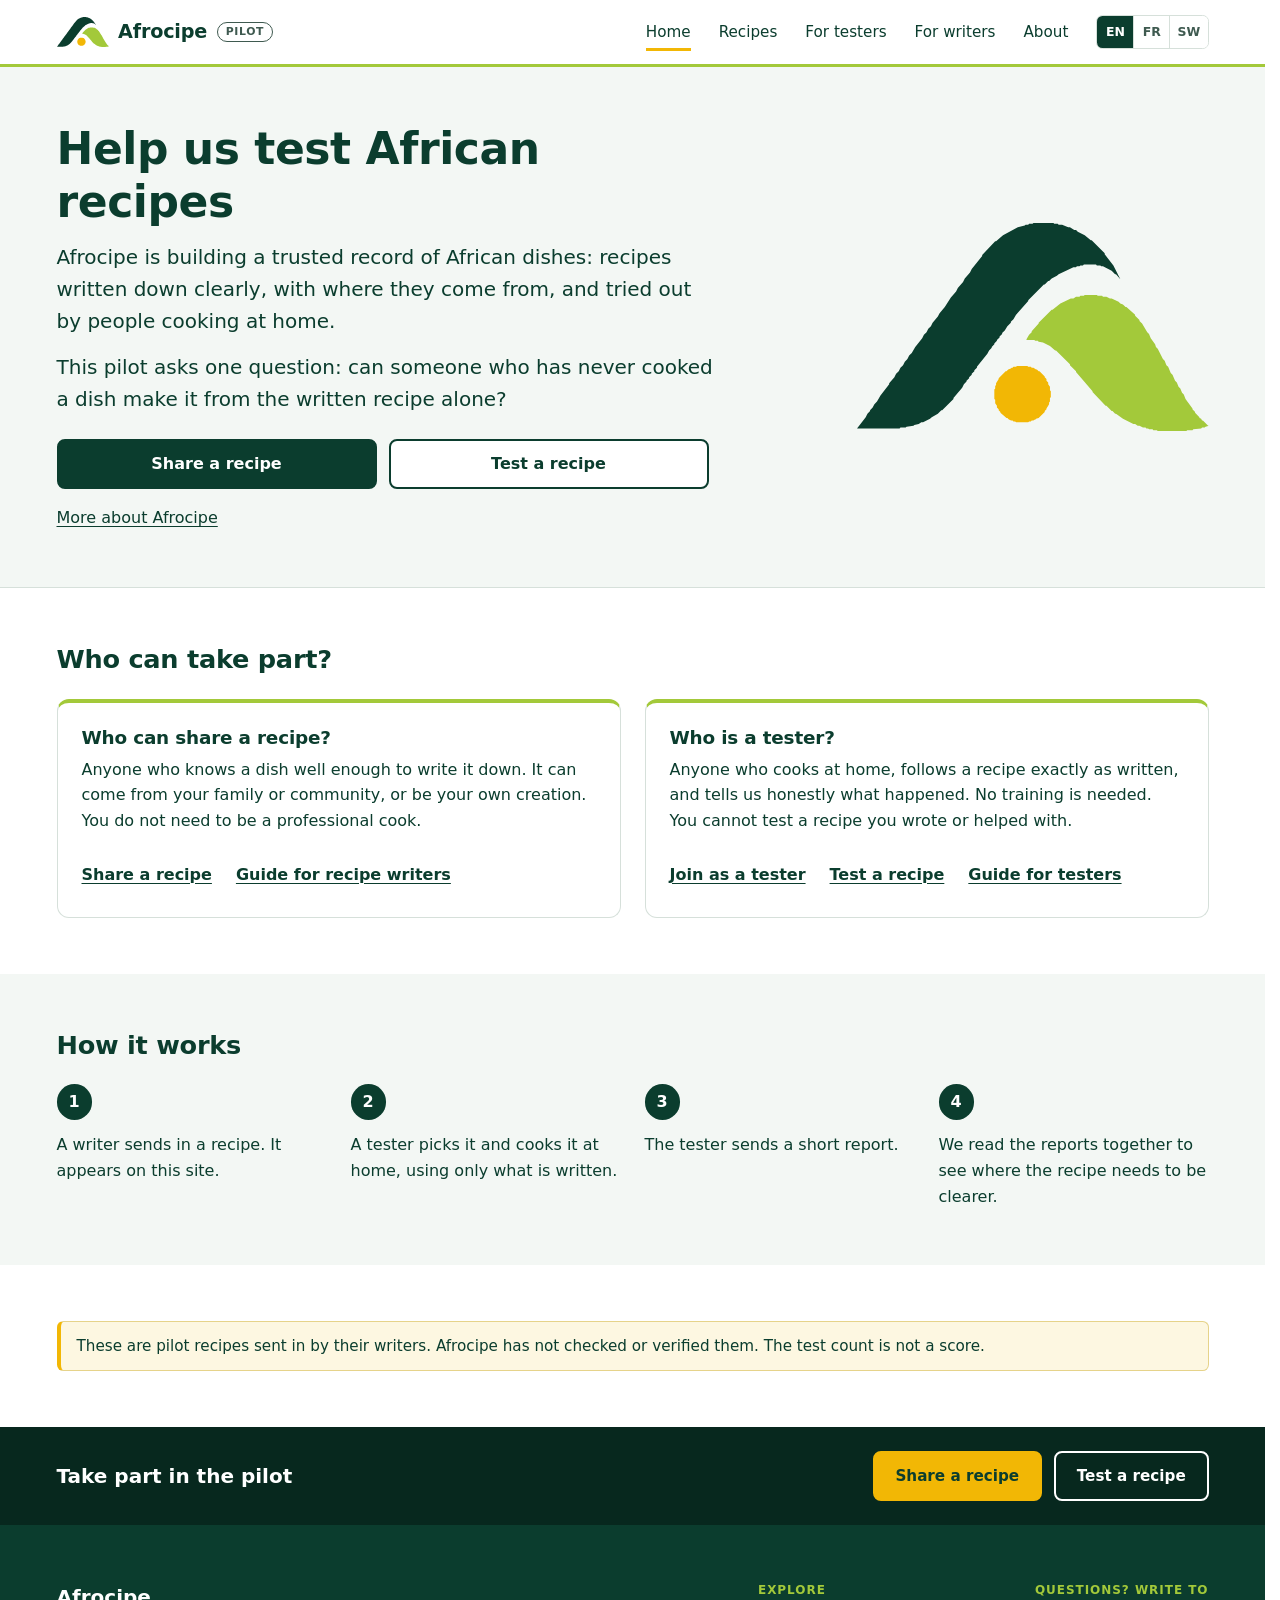
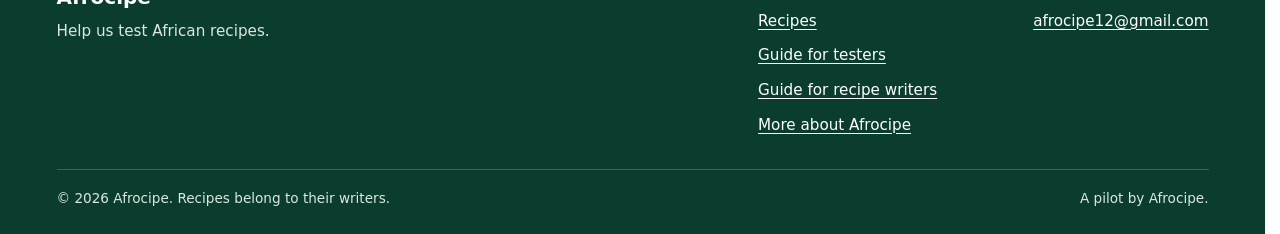
==== commit d3278884: "Take-part buttons on every page: footer strip, and the guides' title bands The home page was the onl" ====
--- a/site/index.html
+++ b/site/index.html
@@ -80,6 +80,15 @@
   </div>
 </main>
 <footer class="site-footer no-print">
+  <div class="footer-cta">
+    <div class="wrap footer-cta-row">
+      <p class="footer-cta-title" data-i18n="cta_title">Take part in the pilot</p>
+      <p class="footer-cta-actions">
+        <a class="btn btn-gold" data-form="submit" href="https://tally.so/r/RWdKp4" data-i18n="btn_share">Share a recipe</a>
+        <a class="btn btn-line" href="recipes.html" data-i18n="btn_test">Test a recipe</a>
+      </p>
+    </div>
+  </div>
   <div class="wrap footer-grid">
     <div>
       <p class="footer-name">Afrocipe</p>
--- a/site/css/style.css
+++ b/site/css/style.css
@@ -9,10 +9,11 @@
   --tint: #f3f7f4;
   --page: 72rem;
   --gutter: clamp(1rem, 4vw, 2.5rem);
-  --band: clamp(1.75rem, 5vw, 3.5rem);
+  --band: clamp(2rem, 5vw, 3.5rem);   /* above and below every band of the page */
+  --space: 1.5rem;                     /* between blocks inside a band */
 }
 * { box-sizing: border-box; }
-html { -webkit-text-size-adjust: 100%; }
+html { -webkit-text-size-adjust: 100%; scrollbar-gutter: stable; }   /* a short page keeps the scrollbar's space, so nothing shifts sideways between pages */
 body {
   margin: 0; min-height: 100vh; min-height: 100dvh; display: flex; flex-direction: column;
   background: #fff; color: var(--forest);
@@ -21,6 +22,10 @@
 main { flex: 1 0 auto; }
 .wrap { width: 100%; max-width: calc(var(--page) + 2 * var(--gutter)); margin-left: auto; margin-right: auto; padding-left: var(--gutter); padding-right: var(--gutter); }
 .section { padding-top: var(--band); padding-bottom: var(--band); }
+/* Blocks inside a band are always one --space apart, whatever they are. */
+.section:not(.prose) > * { margin-top: 0; margin-bottom: 0; }
+.section:not(.prose) > * + * { margin-top: var(--space); }
+.section > :empty { display: none; }
 
 h1, h2, h3 { line-height: 1.2; overflow-wrap: anywhere; letter-spacing: -.01em; }
 h1 { font-size: clamp(1.75rem, 1.2rem + 2.4vw, 2.75rem); margin: 0 0 .75rem; }
@@ -55,7 +60,7 @@
 .nav ul { list-style: none; margin: 0; padding: 0 0 .5rem; }
 .nav a { display: block; padding: .7rem 0; border-top: 1px solid var(--line); font-weight: 500; text-decoration: none; }
 .nav a:hover { text-decoration: underline; }
-.nav a[aria-current] { font-weight: 700; }
+.nav a[aria-current] { box-shadow: inset 4px 0 0 var(--gold); padding-left: .75rem; }
 /* Small phones: the header stays on one row. The label is still read out; the tag returns from 30rem. */
 @media (max-width: 29.99rem) {
   .brand-tag { display: none; }
@@ -72,8 +77,8 @@
   .nav { flex-basis: auto; order: 1; }
   .langs { order: 2; }
   .nav ul { display: flex; gap: 1.75rem; padding: 0; }
-  .nav a { padding: .4rem 0; border: 0; font-size: .95rem; }
-  .nav a[aria-current] { font-weight: 600; box-shadow: inset 0 -3px 0 var(--gold); }
+  .nav a, .nav a[aria-current] { padding: .4rem 0; border: 0; font-size: .95rem; }
+  .nav a[aria-current] { box-shadow: inset 0 -3px 0 var(--gold); }
 }
 
 /* Buttons */
@@ -86,35 +91,41 @@
 .btn:focus-visible { outline-offset: 4px; box-shadow: 0 0 0 3px #fff, 0 0 0 6px var(--gold); }
 .btn-quiet { background: #fff; color: var(--forest); }
 .btn-quiet:hover { background: var(--tint); border-color: var(--forest); }
+.btn-gold { background: var(--gold); border-color: var(--gold); color: var(--forest); }
+.btn-gold:hover { background: #ffd04a; border-color: #ffd04a; }
+.btn-line { background: transparent; border-color: #fff; color: #fff; }
+.btn-line:hover { background: rgba(255, 255, 255, .12); border-color: #fff; }
 .btn-big { display: flex; width: 100%; padding: .95rem 1.25rem; font-size: 1.15rem; }
 
 /* Bands: the home hero, each page's title band, and the tinted "how it works" strip. */
 .hero, .page-head, .band { background: var(--tint); }
 .hero, .page-head { border-bottom: 1px solid var(--line); }
-.hero { padding: clamp(2rem, 6vw, 4.5rem) 0; }
+.hero { padding: var(--band) 0; }
 .hero-grid { display: grid; gap: 2rem; align-items: center; }
 .hero-mark { display: none; }
-.hero-actions { display: flex; flex-wrap: wrap; gap: .75rem; margin: 1.5rem 0 1rem; }
+.hero-actions { display: flex; flex-wrap: wrap; gap: .75rem; margin: var(--space) 0 1rem; }
 .hero-actions .btn { flex: 1 1 12rem; max-width: 20rem; }
 .hero-more { margin: 0; }
 .page-head { padding: var(--band) 0; }
 .page-head h1 { margin: 0; }
 .page-head .lead { margin: .75rem 0 0; }
-.tools { margin: 1.25rem 0 0; }
-.section-title { font-size: clamp(1.3rem, 1.1rem + .8vw, 1.6rem); margin-bottom: 1.25rem; }
-
-.roles { display: grid; gap: 1.25rem; }
+.page-head .crumb { margin: 0 0 1rem; }
+.page-head .also { margin: .5rem 0 0; }
+.tools { display: flex; flex-wrap: wrap; gap: .75rem; margin: var(--space) 0 0; }
+.section-title { font-size: clamp(1.3rem, 1.1rem + .8vw, 1.6rem); }
+
+.roles { display: grid; gap: var(--space); }
 .role { display: flex; flex-direction: column; background: #fff; border: 1px solid var(--line); border-top: 4px solid var(--lime); border-radius: .75rem; padding: 1.5rem; }
 .role-links { display: flex; flex-wrap: wrap; gap: .25rem 1.5rem; margin: auto 0 0; padding-top: .5rem; }
 .role-links a { font-weight: 700; padding: .35rem 0; }
-.steps { list-style: none; margin: 0; padding: 0; display: grid; gap: 1.25rem; counter-reset: step; }
+.steps { list-style: none; margin: 0; padding: 0; display: grid; gap: var(--space); counter-reset: step; }
 .steps li { counter-increment: step; position: relative; padding-left: 3rem; min-height: 2.2rem; }
 .steps li::before { content: counter(step); position: absolute; left: 0; top: 0; display: flex; align-items: center; justify-content: center; width: 2.2rem; height: 2.2rem; border-radius: 50%; background: var(--forest); color: #fff; font-weight: 700; }
-.notice { margin: 0 0 1.25rem; background: #fdf7e1; border: 1px solid #e6d38a; border-left: 4px solid var(--gold); border-radius: .4rem; padding: .75rem 1rem; font-size: .95rem; }
+.notice { margin: 0 0 var(--space); background: #fdf7e1; border: 1px solid #e6d38a; border-left: 4px solid var(--gold); border-radius: .4rem; padding: .75rem 1rem; font-size: .95rem; }
 .notice:last-child { margin-bottom: 0; }
 
 /* Recipe list */
-.cards { list-style: none; margin: 0; padding: 0; display: grid; gap: 1rem; }
+.cards { list-style: none; margin: 0; padding: 0; display: grid; gap: var(--space); }
 .card { background: #fff; border: 1px solid var(--line); border-top: 4px solid var(--lime); border-radius: .75rem; padding: 1.1rem 1.25rem; }
 .card:hover { box-shadow: 0 4px 14px rgba(11, 61, 46, .1); }
 .card h2 { margin: 0; font-size: 1.2rem; }
@@ -127,18 +138,18 @@
 #status:empty { display: none; }
 
 /* One recipe */
-.crumb { margin-bottom: 1.25rem; }
 .sheet-top { display: flex; flex-wrap: wrap; gap: .5rem; align-items: center; margin: 0 0 .25rem; }
 .ver { font-weight: 600; }
 .also { color: var(--muted); }
-.facts { margin: 1.25rem 0; display: grid; gap: .6rem; border-top: 3px solid var(--lime); border-bottom: 1px solid var(--line); padding: 1rem 0; }
+.sheet { display: grid; gap: var(--space); }
+.sheet > * { margin: 0; min-width: 0; }
+.facts { display: grid; gap: .6rem; border-top: 3px solid var(--lime); border-bottom: 1px solid var(--line); padding: 1rem 0; }
 .fact { display: grid; grid-template-columns: 7rem 1fr; gap: .5rem; }
 .fact dt { font-weight: 700; }
 .fact dd { margin: 0; overflow-wrap: anywhere; }
-.block { margin: 1.5rem 0; }
 .lines { margin: 0; padding-left: 1.4rem; }
 .lines li { margin-bottom: .45rem; overflow-wrap: anywhere; }
-.report { margin: 2rem 0; padding: 1.25rem; background: var(--tint); border: 1px solid var(--line); border-radius: .75rem; }
+.report { padding: 1.25rem; background: var(--tint); border: 1px solid var(--line); border-radius: .75rem; }
 .reminder { font-weight: 700; }
 .report .btn { margin-bottom: 1rem; }
 .report .fine { margin: 0; }
@@ -149,8 +160,11 @@
 .unlock input { font: inherit; padding: .65rem .75rem; border: 2px solid var(--forest); border-radius: .5rem; min-height: 2.75rem; }
 .error { color: #8a1c1c; font-weight: 700; }
 .error:empty { display: none; }
-#out h2 { margin-top: 2rem; }
-.table-wrap { overflow-x: auto; margin-bottom: 1rem; }
+#out > * { margin: 0; }
+#out > * + * { margin-top: var(--space); }
+#out h2 + * { margin-top: .75rem; }
+.table-wrap { overflow-x: auto; }
+.prose .table-wrap { margin-bottom: 1rem; }
 table { border-collapse: collapse; min-width: 100%; }
 th, td { border: 1px solid var(--line); padding: .55rem .75rem; text-align: left; vertical-align: top; overflow-wrap: break-word; }
 thead th { background: var(--tint); }
@@ -159,7 +173,7 @@
 html[lang="en"] [data-lang]:not([data-lang="en"]),
 html[lang="fr"] [data-lang]:not([data-lang="fr"]),
 html[lang="sw"] [data-lang]:not([data-lang="sw"]) { display: none; }
-.prose h2 { margin: 2.25rem 0 .75rem; padding-top: 1.25rem; border-top: 3px solid var(--lime); }
+.prose h2 { margin: var(--band) 0 .75rem; padding-top: var(--space); border-top: 3px solid var(--lime); }
 .prose h2:first-child { margin-top: 0; }
 .prose ul, .prose ol { margin: 0 0 1rem; padding-left: 1.4rem; }
 .prose li { margin-bottom: .5rem; overflow-wrap: anywhere; }
@@ -167,6 +181,7 @@
 .prose .checks li { position: relative; padding-left: 2rem; }
 .prose .checks li::before { content: ""; position: absolute; left: 0; top: .25rem; width: 1.1rem; height: 1.1rem; border: 2px solid var(--forest); border-radius: .2rem; }
 .prose > :last-child { margin-bottom: 0; }
+.prose > :last-child > li:last-child { margin-bottom: 0; }
 .placeholder { border: 2px dashed var(--muted); border-radius: .4rem; padding: .7rem .85rem; color: var(--muted); font-style: italic; }
 
 /* Footer: pinned to the bottom of the window on a short page (body is a column, main grows). */
@@ -174,13 +189,18 @@
 .site-footer a { color: #fff; }
 .site-footer p { margin: 0 0 .4rem; }
 .site-footer :focus-visible { outline-color: #fff; }
-.footer-grid { display: grid; gap: 1.75rem; padding-top: 2.5rem; padding-bottom: 2rem; }
+.footer-cta { background: var(--forest-dark); }
+.footer-cta-row { display: flex; flex-wrap: wrap; align-items: center; justify-content: center; gap: 1rem 2rem; padding-top: var(--space); padding-bottom: var(--space); text-align: center; }
+.site-footer .footer-cta-title { margin: 0; font-size: 1.25rem; font-weight: 700; color: #fff; }
+.site-footer .footer-cta-actions { display: flex; flex-wrap: wrap; justify-content: center; gap: .75rem; margin: 0; }
+.site-footer .btn-gold { color: var(--forest); }
+.footer-grid { display: grid; gap: var(--space); padding-top: var(--band); padding-bottom: var(--space); text-align: center; }
 .footer-name { font-size: 1.25rem; font-weight: 700; color: #fff; }
 .footer-h { font-size: .75rem; font-weight: 700; letter-spacing: .08em; text-transform: uppercase; color: var(--lime); }
 .site-footer ul { list-style: none; margin: 0; padding: 0; }
 .site-footer li { margin-bottom: .35rem; }
 .site-footer li a, .site-footer #contact { display: inline-block; padding: .15rem 0; }
-.footer-base { display: flex; flex-wrap: wrap; justify-content: space-between; gap: .25rem 2rem; padding-top: 1rem; padding-bottom: 1.5rem; border-top: 1px solid rgba(255, 255, 255, .2); }
+.footer-base { display: flex; flex-wrap: wrap; justify-content: center; text-align: center; gap: .25rem 2rem; padding-top: 1rem; padding-bottom: 1.5rem; border-top: 1px solid rgba(255, 255, 255, .2); }
 .footer-base p { margin: 0; }
 
 /* Narrow screens: a table becomes one card per row, each cell under its column name. */
@@ -195,7 +215,10 @@
   .roles { grid-template-columns: 1fr 1fr; }
   .steps { grid-template-columns: 1fr 1fr; }
   .cards { grid-template-columns: repeat(auto-fill, minmax(17rem, 1fr)); }
-  .footer-grid { grid-template-columns: 1.4fr 1fr 1fr; }
+  .footer-grid { grid-template-columns: 1fr auto auto; column-gap: clamp(2rem, 8vw, 6rem); text-align: left; }
+  .footer-grid > :last-child { text-align: right; }
+  .footer-base { justify-content: space-between; text-align: left; }
+  .footer-cta-row { justify-content: space-between; text-align: left; }
   .facts { grid-template-columns: repeat(3, 1fr); gap: 1.5rem; }
   .fact { grid-template-columns: 1fr; gap: .15rem; }
 }
@@ -203,16 +226,16 @@
 @media (min-width: 56rem) {
   .hero-grid { grid-template-columns: minmax(0, 1.5fr) minmax(0, 1fr); gap: 3rem; }
   .hero-mark { display: block; width: 100%; max-width: 22rem; height: auto; justify-self: end; }
-  .steps { grid-template-columns: repeat(4, 1fr); gap: 2rem; }
+  .steps { grid-template-columns: repeat(4, 1fr); }
   .steps li { padding-left: 0; padding-top: 3rem; }
   .prose { display: grid; grid-template-columns: 16rem minmax(0, 1fr); column-gap: 3rem; }
   .prose > * { grid-column: 2; }
-  .prose > h2 { grid-column: 1; align-self: start; margin: 0; padding-top: 1.25rem; }
-  .prose > h2 + * { margin-top: 0; padding-top: 1.25rem; border-top: 3px solid var(--lime); }
+  .prose > h2 { grid-column: 1; align-self: start; margin: 0; }
+  .prose > h2 + * { margin-top: 0; padding-top: var(--space); border-top: 3px solid var(--lime); }
   .prose > h2 + .notice { border: 1px solid #e6d38a; border-left: 4px solid var(--gold); padding: .75rem 1rem; }
-  .prose > h2:not(:first-child), .prose > h2:not(:first-child) + * { margin-top: 1.75rem; }
+  .prose > h2:not(:first-child), .prose > h2:not(:first-child) + * { margin-top: var(--band); }
   .prose td:first-child, .prose th:first-child { min-width: 9rem; }
-  .sheet-cols { display: grid; grid-template-columns: minmax(16rem, 22rem) 1fr; column-gap: 3rem; }
+  .sheet-cols { grid-template-columns: minmax(16rem, 22rem) 1fr; column-gap: 3rem; }
   .sheet-cols > * { grid-column: 1 / -1; }
   .sheet-cols > .block-ingredients { grid-column: 1; grid-row: span 3; align-self: start; background: var(--tint); border: 1px solid var(--line); border-radius: .75rem; padding: 1.25rem 1.5rem; }
   .sheet-cols > .block-method, .sheet-cols > .block-signs, .sheet-cols > .block-finished { grid-column: 2; }
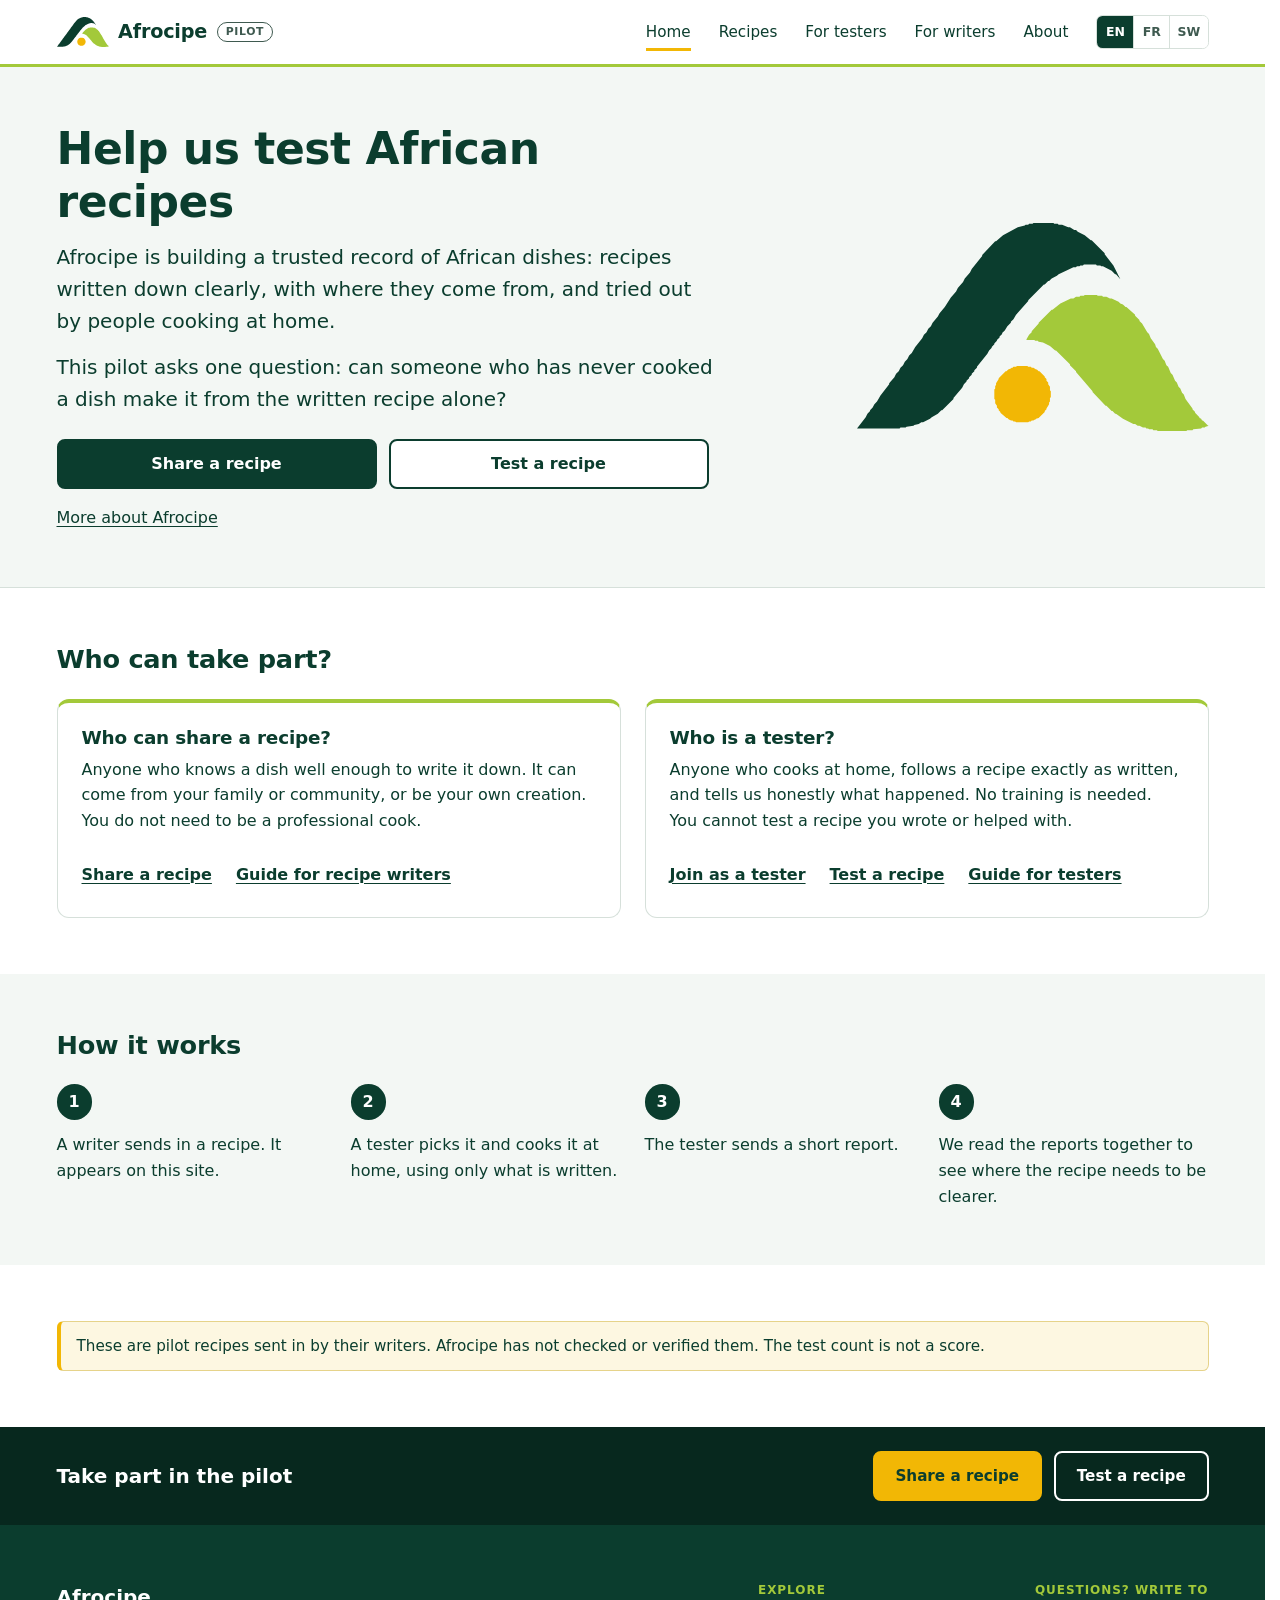
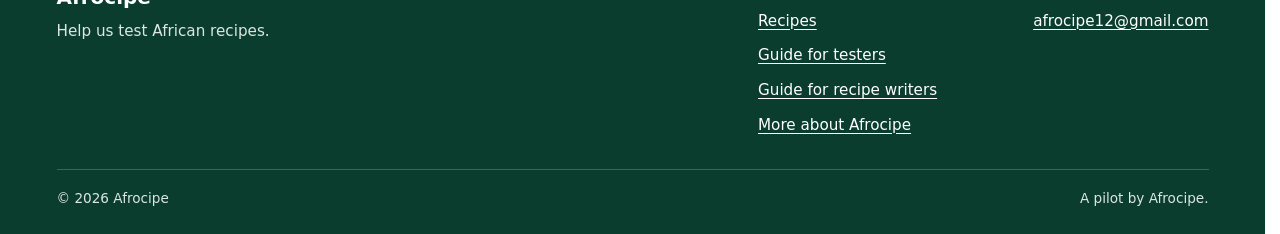
==== commit fd46c079: "Footer: copyright line only The operator does not want the footer to say that recipes belong to thei" ====
--- a/site/index.html
+++ b/site/index.html
@@ -110,7 +110,7 @@
   </div>
   <div class="wrap">
     <div class="footer-base">
-      <p><small data-i18n="footer_rights">&copy; 2026 Afrocipe. Recipes belong to their writers.</small></p>
+      <p><small data-i18n="footer_rights">&copy; 2026 Afrocipe</small></p>
       <p><small data-i18n="footer_note">A pilot by Afrocipe.</small></p>
     </div>
   </div>
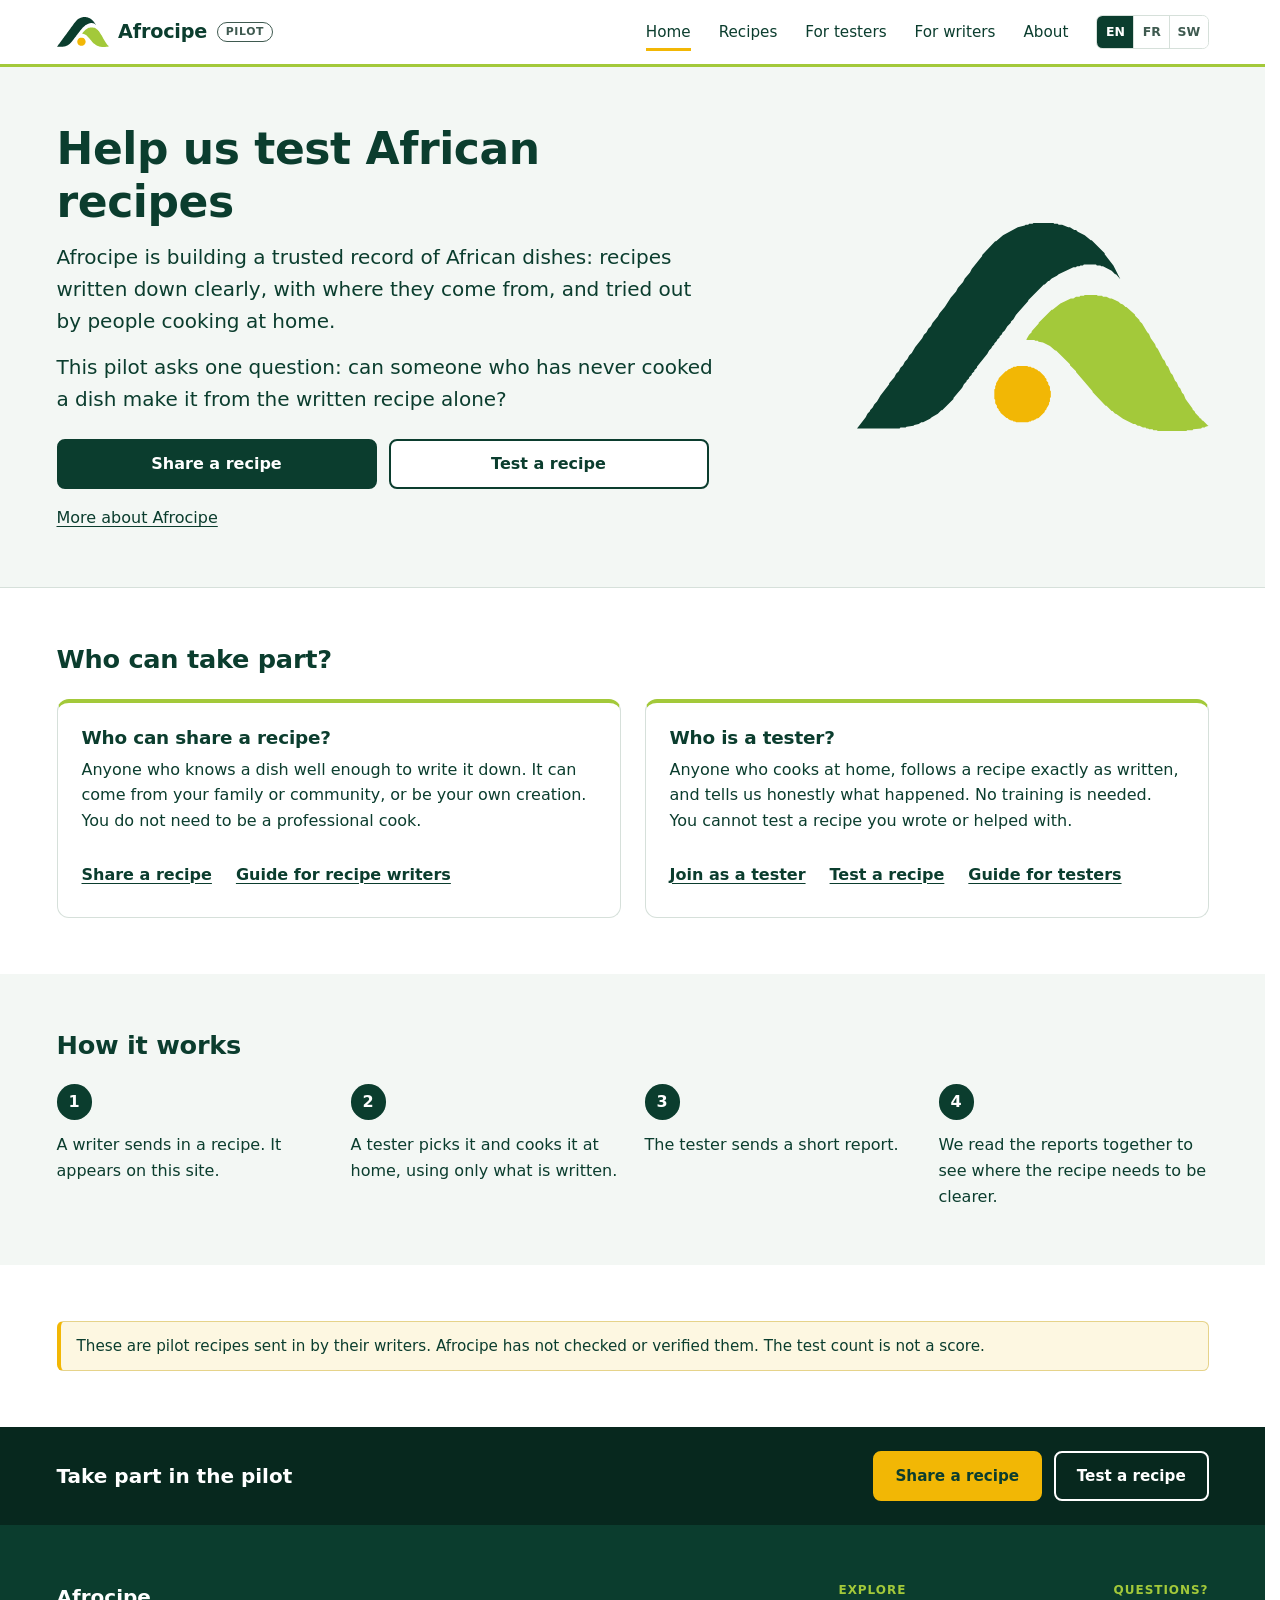
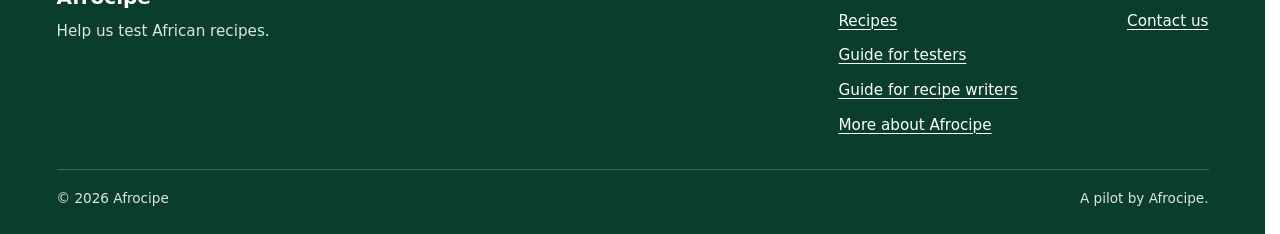
==== commit 69b0abaa: "Contact us link in place of the visible address The footer, the guides and the About page now show '" ====
--- a/site/index.html
+++ b/site/index.html
@@ -104,8 +104,8 @@
       </ul>
     </nav>
     <div>
-      <p class="footer-h" data-i18n="footer_contact">Questions? Write to</p>
-      <p><a id="contact" href="mailto:afrocipe12@gmail.com">afrocipe12@gmail.com</a></p>
+      <p class="footer-h" data-i18n="footer_contact">Questions?</p>
+      <p><a id="contact" href="mailto:afrocipe12@gmail.com" data-i18n="contact_us">Contact us</a></p>
     </div>
   </div>
   <div class="wrap">
